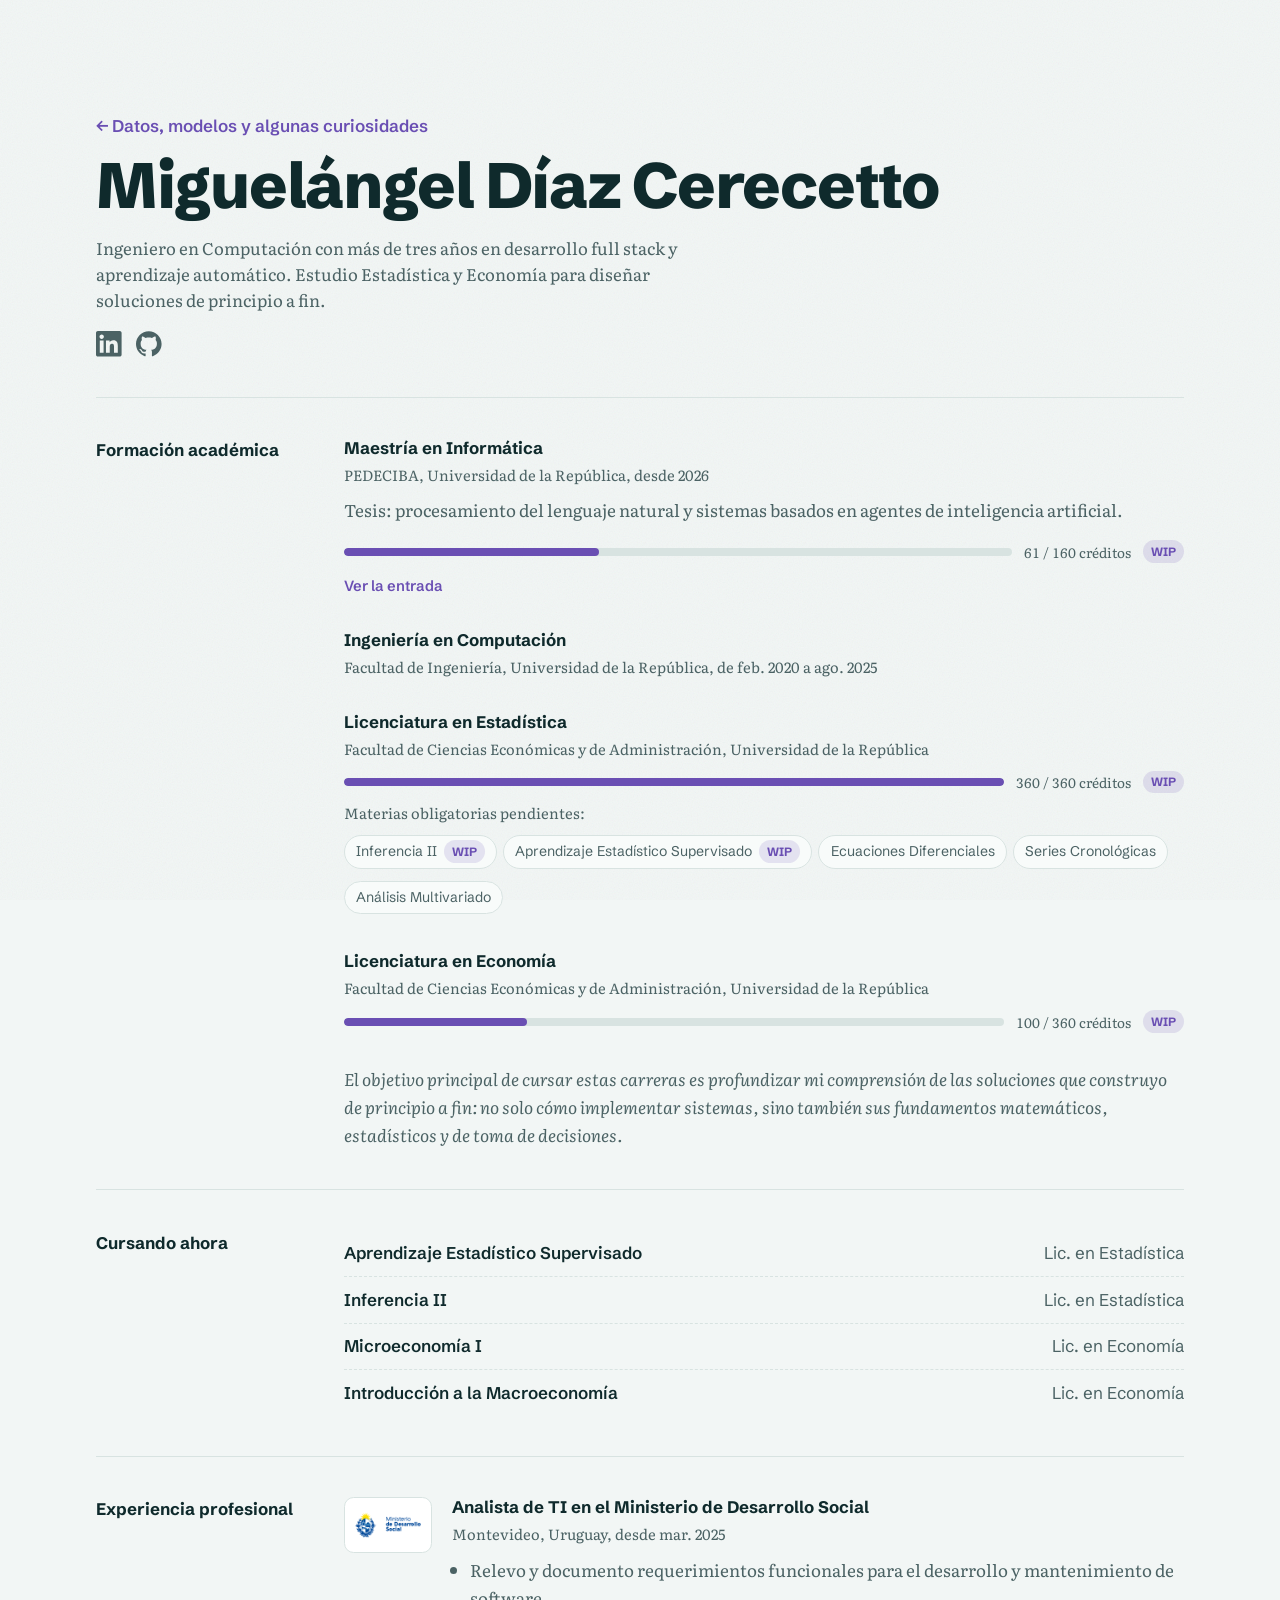
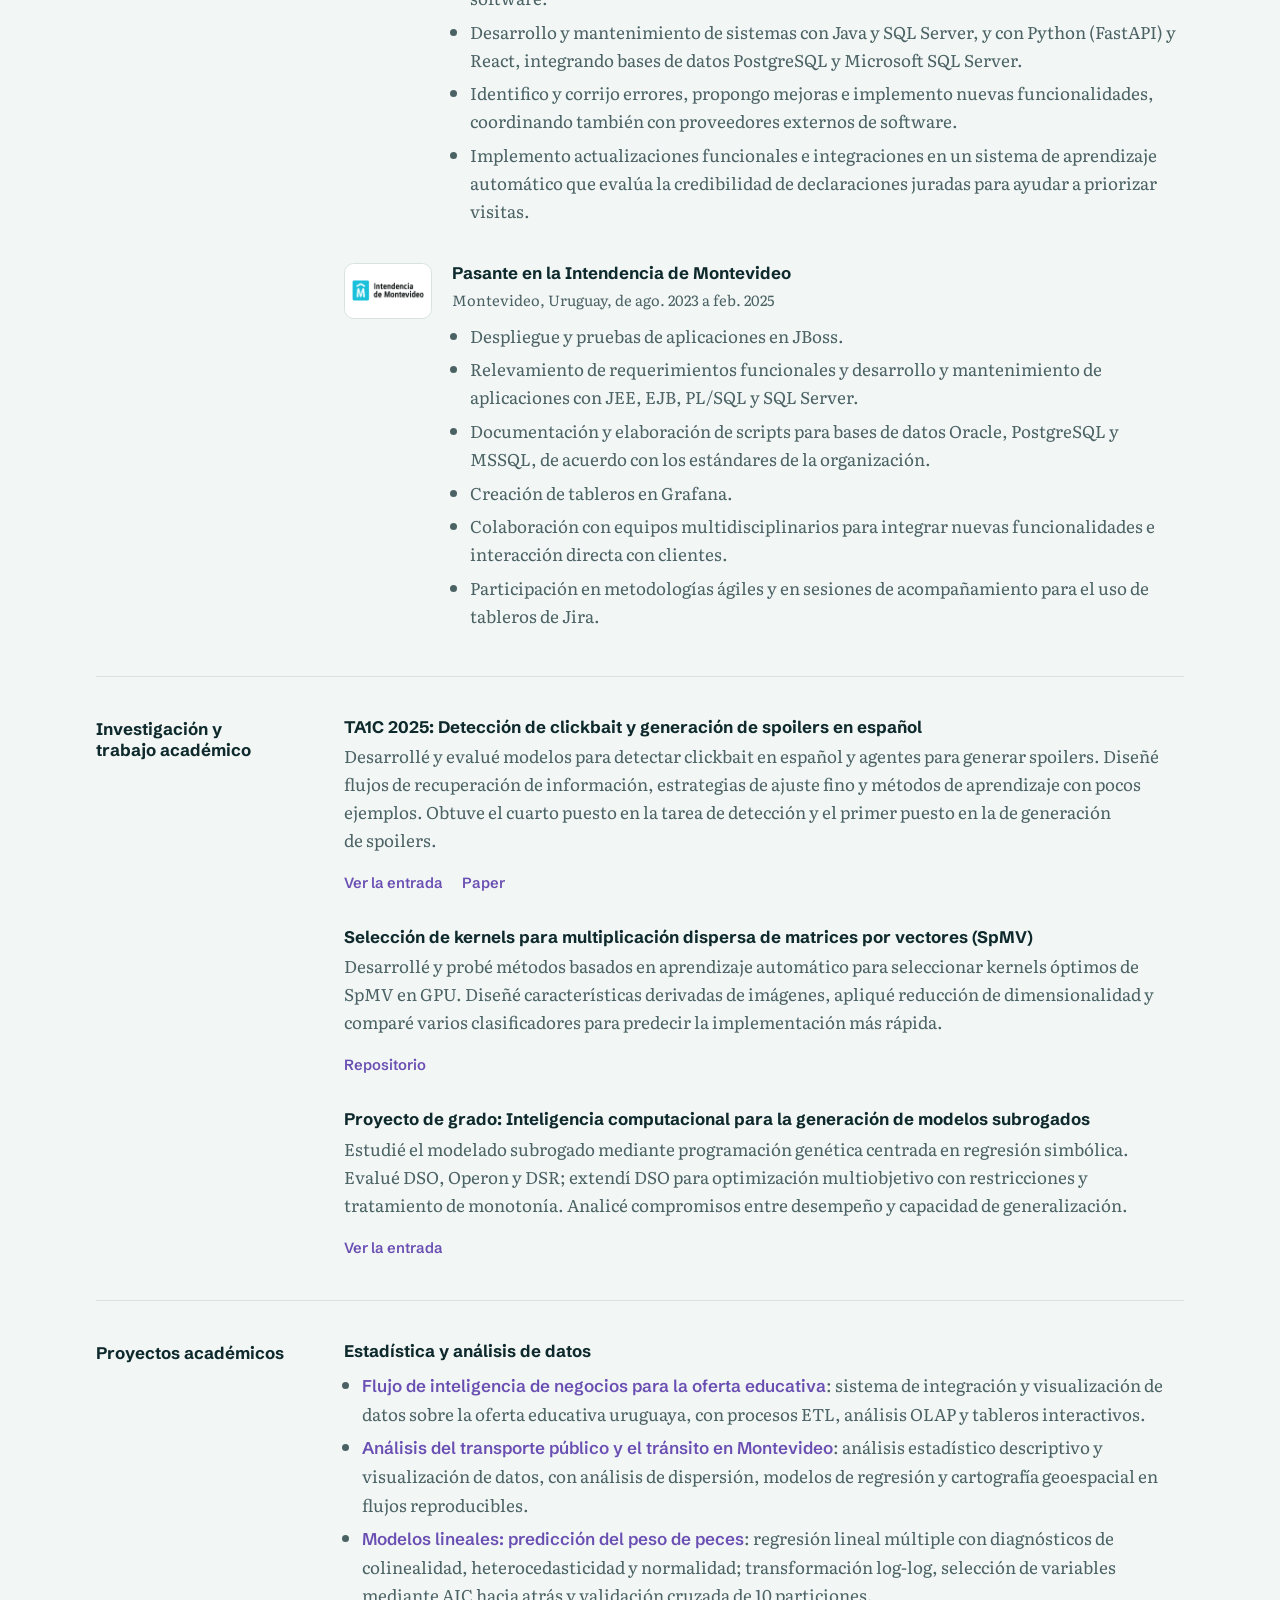
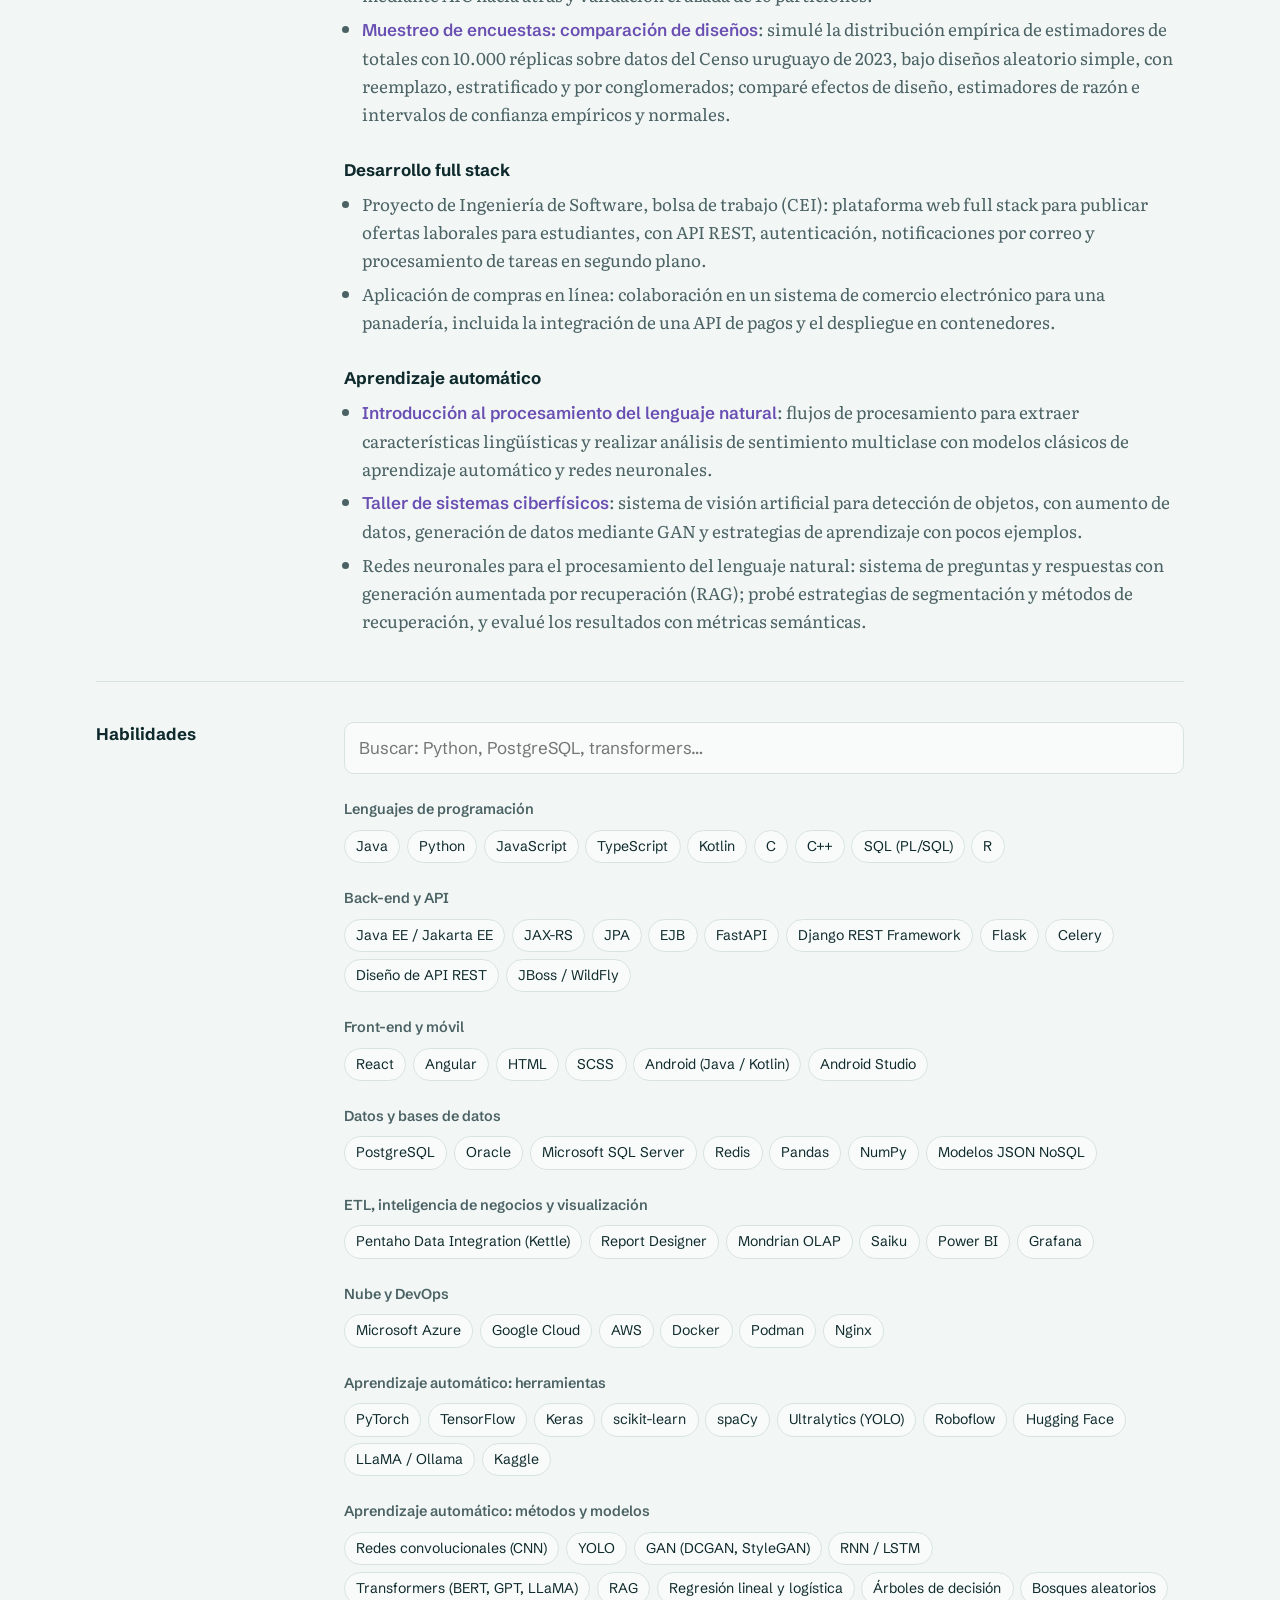
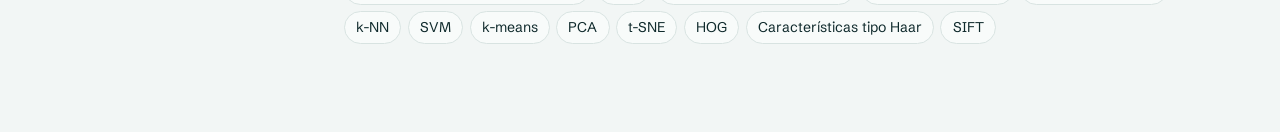
==== sobre_mi.html @ 8b901cad "mejoras" ====
<!doctype html>
<html lang="es">
<head>
  <meta charset="utf-8">
  <meta name="viewport" content="width=device-width, initial-scale=1">
  <title>Sobre mí</title>
  <link rel="preconnect" href="https://fonts.googleapis.com">
  <link rel="preconnect" href="https://fonts.gstatic.com" crossorigin>
  <link rel="stylesheet" href="https://fonts.googleapis.com/css2?family=Literata:ital,opsz,wght@0,7..72,400..700;1,7..72,400..700&family=Schibsted+Grotesk:wght@400..900&display=swap">
  <link rel="stylesheet" href="styles.css">
</head>
<body>
  <header>
    <nav class="barra">
      <a href="index.html">← Datos, modelos y algunas curiosidades</a>
    </nav>
    <h1>Miguelángel Díaz Cerecetto</h1>
    <p class="bajada">Ingeniero en Computación con más de tres años en desarrollo full stack y aprendizaje automático. Estudio Estadística y Economía para diseñar soluciones de principio a fin.</p>
    <p class="redes">
      <a href="https://www.linkedin.com/in/diazcerecetto" aria-label="LinkedIn" title="LinkedIn">
        <svg viewBox="0 0 24 24" aria-hidden="true"><path d="M20.447 20.452h-3.554v-5.569c0-1.328-.027-3.037-1.852-3.037-1.853 0-2.136 1.445-2.136 2.939v5.667H9.351V9h3.414v1.561h.046c.477-.9 1.637-1.85 3.37-1.85 3.601 0 4.267 2.37 4.267 5.455v6.286zM5.337 7.433c-1.144 0-2.063-.926-2.063-2.065 0-1.138.92-2.063 2.063-2.063 1.14 0 2.064.925 2.064 2.063 0 1.139-.925 2.065-2.064 2.065zm1.782 13.019H3.555V9h3.564v11.452zM22.225 0H1.771C.792 0 0 .774 0 1.729v20.542C0 23.227.792 24 1.771 24h20.451C23.2 24 24 23.227 24 22.271V1.729C24 .774 23.2 0 22.222 0h.003z"/></svg>
      </a>
      <a href="https://github.com/DiazCerecetto" aria-label="GitHub" title="GitHub">
        <svg viewBox="0 0 24 24" aria-hidden="true"><path d="M12 .297c-6.63 0-12 5.373-12 12 0 5.303 3.438 9.8 8.205 11.385.6.113.82-.258.82-.577 0-.285-.01-1.04-.015-2.04-3.338.724-4.042-1.61-4.042-1.61C4.422 18.07 3.633 17.7 3.633 17.7c-1.087-.744.084-.729.084-.729 1.205.084 1.838 1.236 1.838 1.236 1.07 1.835 2.809 1.305 3.495.998.108-.776.417-1.305.76-1.605-2.665-.3-5.466-1.332-5.466-5.93 0-1.31.465-2.38 1.235-3.22-.135-.303-.54-1.523.105-3.176 0 0 1.005-.322 3.3 1.23.96-.267 1.98-.399 3-.405 1.02.006 2.04.138 3 .405 2.28-1.552 3.285-1.23 3.285-1.23.645 1.653.24 2.873.12 3.176.765.84 1.23 1.91 1.23 3.22 0 4.61-2.805 5.625-5.475 5.92.42.36.81 1.096.81 2.22 0 1.606-.015 2.896-.015 3.286 0 .315.21.69.825.57C20.565 22.092 24 17.592 24 12.297c0-6.627-5.373-12-12-12"/></svg>
      </a>
    </p>
  </header>

  <main class="cv">
    <section>
      <h2>Formación académica</h2>
      <div>
        <div class="item">
          <h3>Maestría en Informática</h3>
          <p class="meta">PEDECIBA, Universidad de la República, desde 2026</p>
          <p>Tesis: procesamiento del lenguaje natural y sistemas basados en agentes de inteligencia artificial.</p>
          <div class="avance"><progress value="61" max="160">61 de 160</progress><span>61 / 160 créditos</span><span class="en-curso">WIP</span></div>
          <p class="enlaces"><a href="index.html#agentes">Ver la entrada</a></p>
        </div>
        <div class="item">
          <h3>Ingeniería en Computación</h3>
          <p class="meta">Facultad de Ingeniería, Universidad de la República, de feb. 2020 a ago. 2025</p>
        </div>
        <div class="item">
          <h3>Licenciatura en Estadística</h3>
          <p class="meta">Facultad de Ciencias Económicas y de Administración, Universidad de la República</p>
          <div class="avance"><progress value="360" max="360">360 de 360</progress><span>360 / 360 créditos</span><span class="en-curso">WIP</span></div>
          <p class="pendiente">Materias obligatorias pendientes:</p>
          <ul class="chips pendientes">
            <li>Inferencia II <span class="en-curso">WIP</span></li>
            <li>Aprendizaje Estadístico Supervisado <span class="en-curso">WIP</span></li>
            <li>Ecuaciones Diferenciales</li>
            <li>Series Cronológicas</li>
            <li>Análisis Multivariado</li>
          </ul>
        </div>
        <div class="item">
          <h3>Licenciatura en Economía</h3>
          <p class="meta">Facultad de Ciencias Económicas y de Administración, Universidad de la República</p>
          <div class="avance"><progress value="100" max="360">100 de 360</progress><span>100 / 360 créditos</span><span class="en-curso">WIP</span></div>
        </div>
        <p><em>El objetivo principal de cursar estas carreras es profundizar mi comprensión de las soluciones que construyo de principio a fin: no solo cómo implementar sistemas, sino también sus fundamentos matemáticos, estadísticos y de toma de decisiones.</em></p>
      </div>
    </section>

    <section>
      <h2>Cursando ahora</h2>
      <ul class="cursando">
        <li>Aprendizaje Estadístico Supervisado <span>Lic. en Estadística</span></li>
        <li>Inferencia II <span>Lic. en Estadística</span></li>
        <li>Microeconomía I <span>Lic. en Economía</span></li>
        <li>Introducción a la Macroeconomía <span>Lic. en Economía</span></li>
      </ul>
    </section>

    <section>
      <h2>Experiencia profesional</h2>
      <div>
        <div class="item empleo">
          <img class="logo" src="img/logo-mides.png" alt="Logo del Ministerio de Desarrollo Social" width="344" height="140">
          <div>
            <h3>Analista de TI en el Ministerio de Desarrollo Social</h3>
            <p class="meta">Montevideo, Uruguay, desde mar. 2025</p>
            <ul>
              <li>Relevo y documento requerimientos funcionales para el desarrollo y mantenimiento de software.</li>
              <li>Desarrollo y mantenimiento de sistemas con Java y SQL Server, y con Python (FastAPI) y React, integrando bases de datos PostgreSQL y Microsoft SQL Server.</li>
              <li>Identifico y corrijo errores, propongo mejoras e implemento nuevas funcionalidades, coordinando también con proveedores externos de software.</li>
              <li>Implemento actualizaciones funcionales e integraciones en un sistema de aprendizaje automático que evalúa la credibilidad de declaraciones juradas para ayudar a priorizar visitas.</li>
            </ul>
          </div>
        </div>
        <div class="item empleo">
          <img class="logo" src="img/logo-intendencia.png" alt="Logo de la Intendencia de Montevideo" width="305" height="89">
          <div>
            <h3>Pasante en la Intendencia de Montevideo</h3>
            <p class="meta">Montevideo, Uruguay, de ago. 2023 a feb. 2025</p>
            <ul>
              <li>Despliegue y pruebas de aplicaciones en JBoss.</li>
              <li>Relevamiento de requerimientos funcionales y desarrollo y mantenimiento de aplicaciones con JEE, EJB, PL/SQL y SQL Server.</li>
              <li>Documentación y elaboración de scripts para bases de datos Oracle, PostgreSQL y MSSQL, de acuerdo con los estándares de la organización.</li>
              <li>Creación de tableros en Grafana.</li>
              <li>Colaboración con equipos multidisciplinarios para integrar nuevas funcionalidades e interacción directa con clientes.</li>
              <li>Participación en metodologías ágiles y en sesiones de acompañamiento para el uso de tableros de Jira.</li>
            </ul>
          </div>
        </div>
      </div>
    </section>

    <section>
      <h2>Investigación y trabajo académico</h2>
      <div>
        <div class="item">
          <h3>TA1C 2025: Detección de clickbait y generación de spoilers en español</h3>
          <p>Desarrollé y evalué modelos para detectar clickbait en español y agentes para generar spoilers. Diseñé flujos de recuperación de información, estrategias de ajuste fino y métodos de aprendizaje con pocos ejemplos. Obtuve el cuarto puesto en la tarea de detección y el primer puesto en la de generación de spoilers.</p>
          <p class="enlaces"><a href="index.html#spoilers">Ver la entrada</a> <a href="https://ceur-ws.org/Vol-4098/TA1C_paper1.pdf">Paper</a></p>
        </div>
        <div class="item">
          <h3>Selección de kernels para multiplicación dispersa de matrices por vectores (SpMV)</h3>
          <p>Desarrollé y probé métodos basados en aprendizaje automático para seleccionar kernels óptimos de SpMV en GPU. Diseñé características derivadas de imágenes, apliqué reducción de dimensionalidad y comparé varios clasificadores para predecir la implementación más rápida.</p>
          <p class="enlaces"><a href="https://github.com/DiazCerecetto/SPMV">Repositorio</a></p>
        </div>
        <div class="item">
          <h3>Proyecto de grado: Inteligencia computacional para la generación de modelos subrogados</h3>
          <p>Estudié el modelado subrogado mediante programación genética centrada en regresión simbólica. Evalué DSO, Operon y DSR; extendí DSO para optimización multiobjetivo con restricciones y tratamiento de monotonía. Analicé compromisos entre desempeño y capacidad de generalización.</p>
          <p class="enlaces"><a href="index.html#regresion">Ver la entrada</a></p>
        </div>
      </div>
    </section>

    <section>
      <h2>Proyectos académicos</h2>
      <div>
        <div class="item">
          <h3>Estadística y análisis de datos</h3>
          <ul>
            <li><a href="https://github.com/DiazCerecetto/granvoldat">Flujo de inteligencia de negocios para la oferta educativa</a>: sistema de integración y visualización de datos sobre la oferta educativa uruguaya, con procesos ETL, análisis OLAP y tableros interactivos.</li>
            <li><a href="index.html#omnibus">Análisis del transporte público y el tránsito en Montevideo</a>: análisis estadístico descriptivo y visualización de datos, con análisis de dispersión, modelos de regresión y cartografía geoespacial en flujos reproducibles.</li>
            <li><a href="index.html#peces">Modelos lineales: predicción del peso de peces</a>: regresión lineal múltiple con diagnósticos de colinealidad, heterocedasticidad y normalidad; transformación log-log, selección de variables mediante AIC hacia atrás y validación cruzada de 10 particiones.</li>
            <li><a href="index.html#muestreo">Muestreo de encuestas: comparación de diseños</a>: simulé la distribución empírica de estimadores de totales con 10.000 réplicas sobre datos del Censo uruguayo de 2023, bajo diseños aleatorio simple, con reemplazo, estratificado y por conglomerados; comparé efectos de diseño, estimadores de razón e intervalos de confianza empíricos y normales.</li>
          </ul>
        </div>
        <div class="item">
          <h3>Desarrollo full stack</h3>
          <ul>
            <li>Proyecto de Ingeniería de Software, bolsa de trabajo (CEI): plataforma web full stack para publicar ofertas laborales para estudiantes, con API REST, autenticación, notificaciones por correo y procesamiento de tareas en segundo plano.</li>
            <li>Aplicación de compras en línea: colaboración en un sistema de comercio electrónico para una panadería, incluida la integración de una API de pagos y el despliegue en contenedores.</li>
          </ul>
        </div>
        <div class="item">
          <h3>Aprendizaje automático</h3>
          <ul>
            <li><a href="https://github.com/DiazCerecetto/IPLN">Introducción al procesamiento del lenguaje natural</a>: flujos de procesamiento para extraer características lingüísticas y realizar análisis de sentimiento multiclase con modelos clásicos de aprendizaje automático y redes neuronales.</li>
            <li><a href="https://gitlab.fing.edu.uy/miguelangel.diaz/TSCF-detector-malezas">Taller de sistemas ciberfísicos</a>: sistema de visión artificial para detección de objetos, con aumento de datos, generación de datos mediante GAN y estrategias de aprendizaje con pocos ejemplos.</li>
            <li>Redes neuronales para el procesamiento del lenguaje natural: sistema de preguntas y respuestas con generación aumentada por recuperación (RAG); probé estrategias de segmentación y métodos de recuperación, y evalué los resultados con métricas semánticas.</li>
          </ul>
        </div>
      </div>
    </section>

    <section>
      <h2>Habilidades</h2>
      <div>
        <input id="buscar-habilidad" type="search" placeholder="Buscar: Python, PostgreSQL, transformers…" aria-label="Buscar una habilidad">

        <div class="grupo">
          <h3>Lenguajes de programación</h3>
          <ul class="chips"><li>Java</li><li>Python</li><li>JavaScript</li><li>TypeScript</li><li>Kotlin</li><li>C</li><li>C++</li><li>SQL (PL/SQL)</li><li>R</li></ul>
        </div>
        <div class="grupo">
          <h3>Back-end y API</h3>
          <ul class="chips"><li>Java EE / Jakarta EE</li><li>JAX-RS</li><li>JPA</li><li>EJB</li><li>FastAPI</li><li>Django REST Framework</li><li>Flask</li><li>Celery</li><li>Diseño de API REST</li><li>JBoss / WildFly</li></ul>
        </div>
        <div class="grupo">
          <h3>Front-end y móvil</h3>
          <ul class="chips"><li>React</li><li>Angular</li><li>HTML</li><li>SCSS</li><li>Android (Java / Kotlin)</li><li>Android Studio</li></ul>
        </div>
        <div class="grupo">
          <h3>Datos y bases de datos</h3>
          <ul class="chips"><li>PostgreSQL</li><li>Oracle</li><li>Microsoft SQL Server</li><li>Redis</li><li>Pandas</li><li>NumPy</li><li>Modelos JSON NoSQL</li></ul>
        </div>
        <div class="grupo">
          <h3>ETL, inteligencia de negocios y visualización</h3>
          <ul class="chips"><li>Pentaho Data Integration (Kettle)</li><li>Report Designer</li><li>Mondrian OLAP</li><li>Saiku</li><li>Power BI</li><li>Grafana</li></ul>
        </div>
        <div class="grupo">
          <h3>Nube y DevOps</h3>
          <ul class="chips"><li>Microsoft Azure</li><li>Google Cloud</li><li>AWS</li><li>Docker</li><li>Podman</li><li>Nginx</li></ul>
        </div>
        <div class="grupo">
          <h3>Aprendizaje automático: herramientas</h3>
          <ul class="chips"><li>PyTorch</li><li>TensorFlow</li><li>Keras</li><li>scikit-learn</li><li>spaCy</li><li>Ultralytics (YOLO)</li><li>Roboflow</li><li>Hugging Face</li><li>LLaMA / Ollama</li><li>Kaggle</li></ul>
        </div>
        <div class="grupo">
          <h3>Aprendizaje automático: métodos y modelos</h3>
          <ul class="chips"><li>Redes convolucionales (CNN)</li><li>YOLO</li><li>GAN (DCGAN, StyleGAN)</li><li>RNN / LSTM</li><li>Transformers (BERT, GPT, LLaMA)</li><li>RAG</li><li>Regresión lineal y logística</li><li>Árboles de decisión</li><li>Bosques aleatorios</li><li>k-NN</li><li>SVM</li><li>k-means</li><li>PCA</li><li>t-SNE</li><li>HOG</li><li>Características tipo Haar</li><li>SIFT</li></ul>
        </div>

        <p class="sin-resultados" hidden>No hay habilidades que coincidan.</p>
      </div>
    </section>
  </main>

  <script src="cv.js"></script>
</body>
</html>
---- styles.css ----
/* Colores */

:root {
  color-scheme: light dark;
  --fondo: light-dark(#f2f6f5, #0c1a1b);
  --tarjeta: light-dark(#f8fbfa, #102324);
  --texto: light-dark(#0f2a2c, #e1eeed);
  --texto-suave: light-dark(#4b6264, #94aaa9);
  --acento: light-dark(#6a4fb3, #c3b3ff);
  --linea: light-dark(#d8e3e1, #1e3031);

  --fuente-titulos: "Schibsted Grotesk", system-ui, sans-serif;
  --fuente-texto: "Literata", Georgia, serif;
}

::selection {
  background: var(--acento);
  color: var(--fondo);
}

/* Fondo: brillo arriba y textura de grano */

body {
  margin: 0;
  min-height: 100dvh;
  background:
    radial-gradient(60rem 30rem at 50% -10%, color-mix(in oklab, var(--acento) 14%, transparent), transparent 70%),
    var(--fondo);
  color: var(--texto);
  font-family: var(--fuente-texto);
  font-size: 1.0625rem;
  line-height: 1.65;
}

body::before {
  content: "";
  position: fixed;
  inset: 0;
  z-index: -1;
  pointer-events: none;
  opacity: 0.07;
  background-image: url("data:image/svg+xml,%3Csvg xmlns='http://www.w3.org/2000/svg' width='160' height='160'%3E%3Cfilter id='g'%3E%3CfeTurbulence type='fractalNoise' baseFrequency='.8' numOctaves='3' stitchTiles='stitch'/%3E%3C/filter%3E%3Crect width='100%25' height='100%25' filter='url(%23g)'/%3E%3C/svg%3E");
}

/* Estructura: título arriba y grilla de entradas */

header,
main,
footer {
  max-width: 68rem;
  margin: 0 auto;
  padding: 0 1.25rem;
}

header {
  padding-top: clamp(4rem, 10vw, 7rem);
  padding-bottom: 2.5rem;
}

main {
  display: grid;
  grid-template-columns: repeat(auto-fill, minmax(min(100%, 18rem), 1fr));
  gap: 1rem;
  padding-bottom: 3rem;
}

footer {
  padding-bottom: 4rem;
  font-size: 0.9rem;
}

footer p {
  margin: 0;
}

.barra {
  display: flex;
  justify-content: space-between;
  align-items: baseline;
  gap: 1rem;
  margin-bottom: 0.75rem;
}

.autor {
  margin: 0;
  font-family: var(--fuente-titulos);
  font-weight: 600;
}

h1 {
  margin: 0;
  font-size: clamp(2.5rem, 7vw, 4rem);
  font-family: var(--fuente-titulos);
  font-weight: 800;
  line-height: 1.05;
  letter-spacing: -0.02em;
  text-wrap: balance;
}

.bajada {
  max-width: 40rem;
  margin: 1rem 0 0;
  color: var(--texto-suave);
  font-size: 1.05rem;
  line-height: 1.55;
  text-wrap: pretty;
}

.redes {
  display: flex;
  gap: 0.9rem;
  margin: 1.1rem 0 0;
}

.redes a {
  display: inline-flex;
  color: var(--texto-suave);
  transition: color 0.2s, translate 0.2s;
}

.redes a:hover,
.redes a:focus-visible {
  color: var(--acento);
  translate: 0 -2px;
}

.redes svg {
  width: 1.6rem;
  height: 1.6rem;
  fill: currentColor;
}

/* Tarjetas */

article {
  position: relative;
  display: flex;
  flex-direction: column;
  padding: 1.5rem;
  background: var(--tarjeta);
  border: 1px solid var(--linea);
  border-radius: 0.875rem;
  transition: border-color 0.3s, background-color 0.3s;
  scroll-margin-top: 2rem;
}

article:target {
  border-color: var(--acento);
  box-shadow: 0 0 0 4px color-mix(in oklab, var(--acento) 25%, transparent);
}

article img {
  display: block;
  width: calc(100% + 3rem);
  height: auto;
  aspect-ratio: 3 / 2;
  object-fit: cover;
  margin: -1.5rem -1.5rem 1.25rem;
  border-bottom: 1px solid var(--linea);
  border-radius: calc(0.875rem - 1px) calc(0.875rem - 1px) 0 0;
  background: #fff;
}

@media (prefers-color-scheme: dark) {
  article img {
    filter: brightness(0.9);
  }
}

.wip {
  position: absolute;
  top: 0.75rem;
  right: 0.75rem;
  padding: 0.2rem 0.6rem;
  border-radius: 999px;
  background: var(--acento);
  color: var(--fondo);
  font-size: 0.75rem;
  font-weight: 700;
  letter-spacing: 0.06em;
}

/* Celular: miniatura a la izquierda y texto a la derecha */

@media (max-width: 40rem) {
  article {
    display: grid;
    grid-template-columns: 5.5rem minmax(0, 1fr);
    column-gap: 1rem;
    align-items: start;
    padding: 1rem;
  }

  article img {
    grid-row: 1 / span 3;
    width: 100%;
    aspect-ratio: 1;
    margin: 0;
    border: 1px solid var(--linea);
    border-radius: 0.6rem;
  }

  article p {
    margin-bottom: 0.6rem;
    font-size: 0.95rem;
    line-height: 1.55;
  }

  article p:last-child {
    margin-top: 0;
  }

  .wip {
    position: static;
    margin-left: 0.3rem;
    padding: 0.1rem 0.45rem;
    font-size: 0.65rem;
    vertical-align: 0.15em;
  }
}

h2 {
  margin: 0 0 0.6rem;
  font-size: 1.2rem;
  font-family: var(--fuente-titulos);
  font-weight: 700;
  line-height: 1.25;
  text-wrap: balance;
}

p {
  margin: 0 0 1rem;
  color: var(--texto-suave);
  text-wrap: pretty;
}

p:last-child {
  margin-bottom: 0;
}

article p:last-child {
  margin-top: auto;
}

var {
  font-style: italic;
}

sup {
  line-height: 0;
}

/* Links. En las tarjetas, toda la tarjeta es clickeable */

a {
  color: var(--acento);
  font-family: var(--fuente-titulos);
  font-weight: 600;
  text-decoration: none;
  background: linear-gradient(currentColor, currentColor) 0 100% / 0 1px no-repeat;
  transition: background-size 0.3s;
}

article a::before {
  content: "";
  position: absolute;
  inset: 0;
}

article a::after {
  content: "→";
  display: inline-block;
  margin-left: 0.35em;
  transition: translate 0.3s;
}

a:focus-visible {
  outline: 2px solid var(--acento);
  outline-offset: 2px;
}

article a:focus-visible {
  outline: none;
}

article:has(a:focus-visible) {
  outline: 2px solid var(--acento);
  outline-offset: 3px;
}

@media (hover: hover) {
  a:hover {
    background-size: 100% 1px;
  }

  article:hover {
    border-color: var(--acento);
    background: color-mix(in oklab, var(--tarjeta), var(--acento) 5%);
  }

  article:hover a {
    background-size: 100% 1px;
  }

  article:hover a::after {
    translate: 0.3em 0;
  }
}

/* CV */

main.cv {
  display: block;
}

.subtitulo {
  margin: 0.75rem 0 0;
  font-size: 1.1rem;
}

.cv section {
  display: grid;
  gap: 0.5rem 2.5rem;
  padding: 2.5rem 0;
  border-top: 1px solid var(--linea);
}

@media (min-width: 52rem) {
  .cv section {
    grid-template-columns: 13rem minmax(0, 1fr);
  }
}

.cv section > h2 {
  margin: 0.15rem 0 1rem;
  font-size: 1.05rem;
}

.item {
  margin-bottom: 2rem;
}

.item:last-child {
  margin-bottom: 0;
}

.item h3 {
  margin: 0 0 0.2rem;
  font-family: var(--fuente-titulos);
  font-size: 1.05rem;
  font-weight: 700;
  line-height: 1.3;
}

.item .meta {
  margin: 0 0 0.6rem;
  font-size: 0.92rem;
}

.item ul {
  margin: 0.5rem 0 0;
  padding-left: 1.1rem;
  color: var(--texto-suave);
}

.item li {
  margin-bottom: 0.35rem;
}

.enlaces {
  margin-top: 0.6rem;
  font-size: 0.92rem;
}

.enlaces a + a {
  margin-left: 1rem;
}

.avance {
  display: flex;
  align-items: center;
  gap: 0.75rem;
  margin: 0.5rem 0 0;
}

progress {
  flex: 1;
  height: 0.5rem;
  border: 0;
  border-radius: 999px;
  background: var(--linea);
  overflow: hidden;
  appearance: none;
}

progress::-webkit-progress-bar {
  background: var(--linea);
}

progress::-webkit-progress-value {
  background: var(--acento);
  border-radius: 999px;
}

progress::-moz-progress-bar {
  background: var(--acento);
  border-radius: 999px;
}

.avance progress {
  flex: 1 1 8rem;
}

.avance {
  flex-wrap: wrap;
}

.en-curso {
  padding: 0.1rem 0.5rem;
  border-radius: 999px;
  background: color-mix(in oklab, var(--acento) 15%, transparent);
  color: var(--acento);
  font-family: var(--fuente-titulos);
  font-size: 0.75rem;
  font-weight: 700;
  white-space: nowrap;
}

.pendiente {
  margin: 0.5rem 0 0;
  font-size: 0.92rem;
}

.item .pendientes {
  margin-top: 0.6rem;
  padding-left: 0;
}

.pendientes li {
  display: inline-flex;
  align-items: center;
  gap: 0.4rem;
  background: transparent;
  border-style: dashed;
}

.cursando {
  margin: 0;
  padding: 0;
  list-style: none;
}

.cursando li {
  display: flex;
  flex-wrap: wrap;
  justify-content: space-between;
  gap: 0.25rem 1rem;
  padding: 0.55rem 0;
  border-bottom: 1px dashed var(--linea);
  font-family: var(--fuente-titulos);
  font-weight: 600;
}

.cursando li:last-child {
  border-bottom: 0;
}

.cursando span {
  font-weight: 400;
  color: var(--texto-suave);
}

.avance span:not(.en-curso) {
  font-size: 0.85rem;
  color: var(--texto-suave);
  font-variant-numeric: tabular-nums;
  white-space: nowrap;
}

.empleo {
  display: grid;
  grid-template-columns: 5.5rem minmax(0, 1fr);
  gap: 1.25rem;
  align-items: start;
}

.logo {
  box-sizing: border-box;
  width: 5.5rem;
  height: 3.5rem;
  padding: 0.45rem;
  object-fit: contain;
  background: #fff;
  border: 1px solid var(--linea);
  border-radius: 0.6rem;
}

.cv input {
  box-sizing: border-box;
  width: 100%;
  padding: 0.7rem 0.9rem;
  font: inherit;
  font-family: var(--fuente-titulos);
  color: var(--texto);
  background: var(--tarjeta);
  border: 1px solid var(--linea);
  border-radius: 0.6rem;
}

.cv input:focus-visible {
  outline: 2px solid var(--acento);
  border-color: var(--acento);
}

.grupo {
  margin-top: 1.5rem;
}

.grupo h3 {
  margin: 0 0 0.5rem;
  font-family: var(--fuente-titulos);
  font-size: 0.9rem;
  font-weight: 600;
  color: var(--texto-suave);
}

.chips {
  display: flex;
  flex-wrap: wrap;
  gap: 0.4rem;
  margin: 0;
  padding: 0;
  list-style: none;
}

.chips li {
  padding: 0.25rem 0.7rem;
  font-family: var(--fuente-titulos);
  font-size: 0.88rem;
  background: var(--tarjeta);
  border: 1px solid var(--linea);
  border-radius: 999px;
}

.chips li[hidden] {
  display: none;
}

.sin-resultados {
  margin-top: 1.5rem;
}

/* Animaciones, solo si el visitante no pidió reducir el movimiento */

@media (prefers-reduced-motion: no-preference) {
  header {
    animation: aparecer 0.9s cubic-bezier(0.2, 0.7, 0.2, 1) both;
  }

  @supports (animation-timeline: view()) {
    article {
      animation: aparecer 1ms linear both;
      animation-timeline: view();
      animation-range: entry;
    }
  }
}

@keyframes aparecer {
  from {
    opacity: 0;
    translate: 0 1.5rem;
  }
}
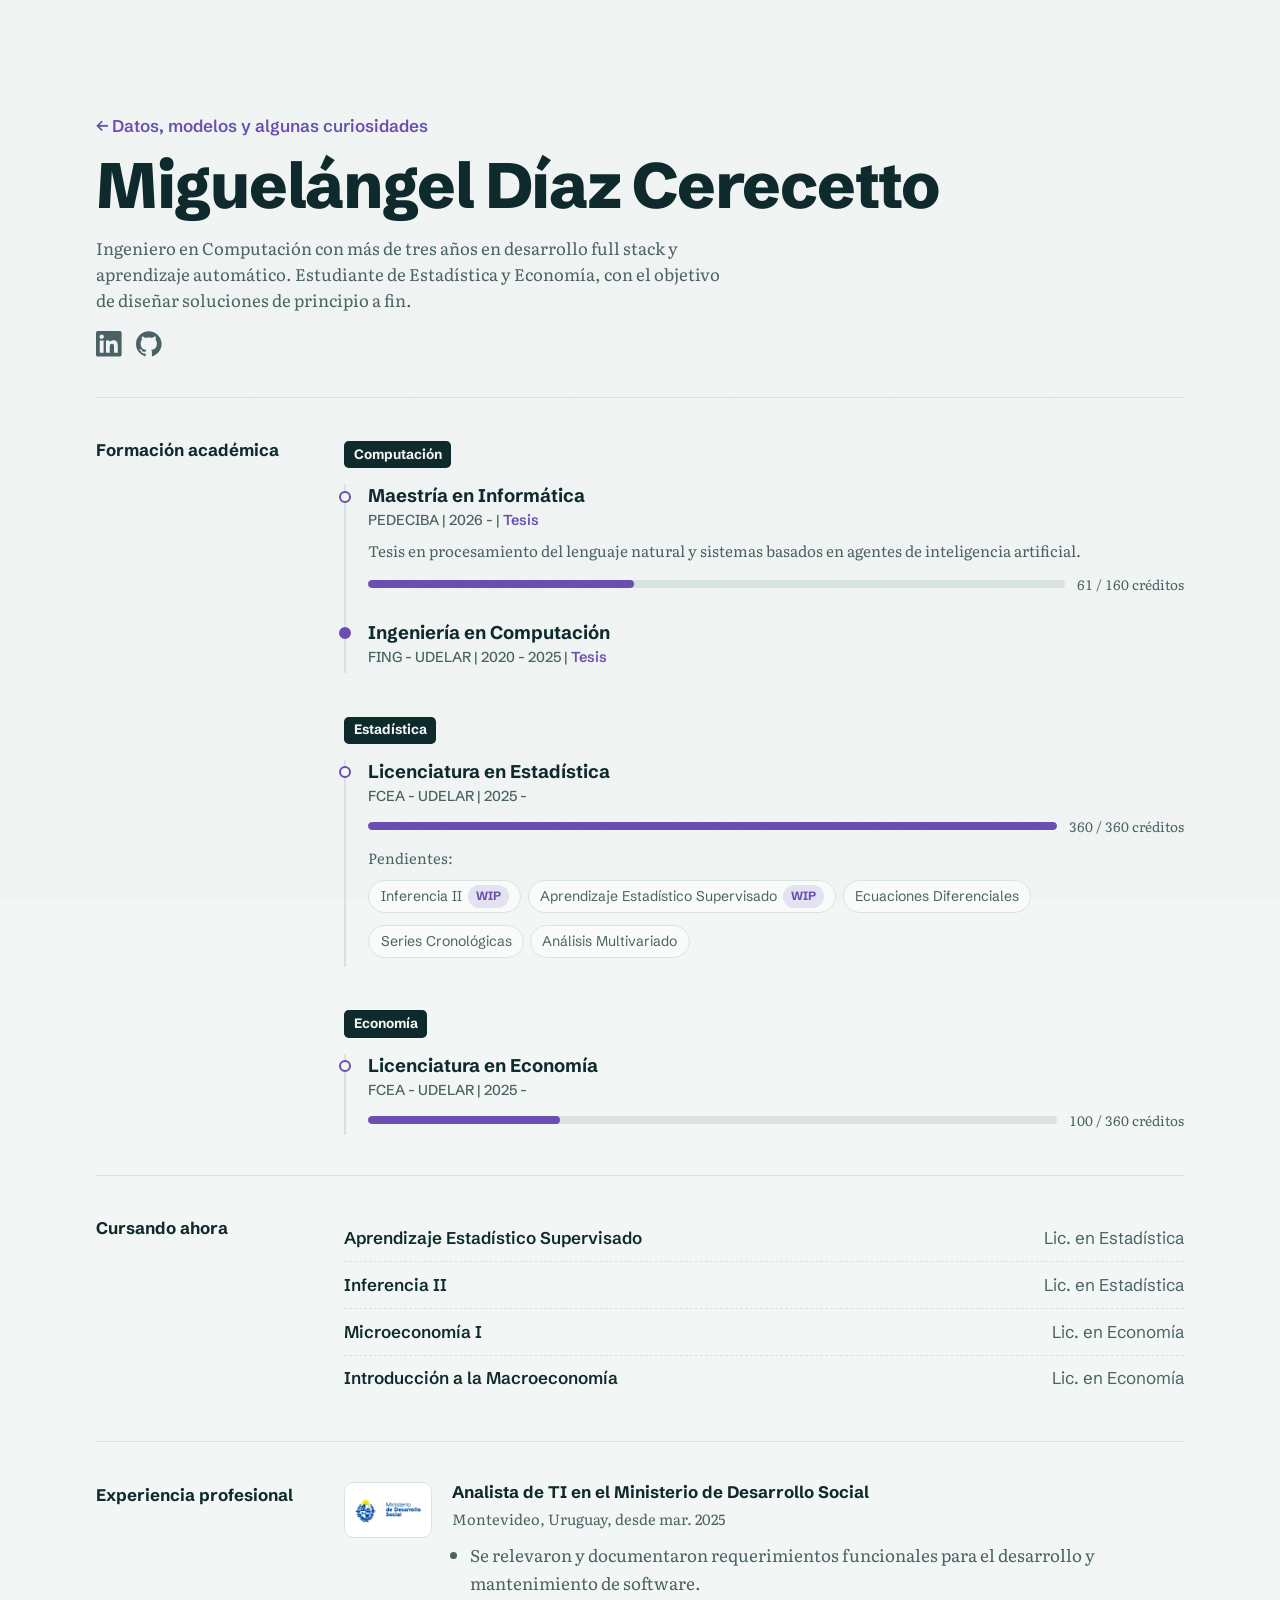
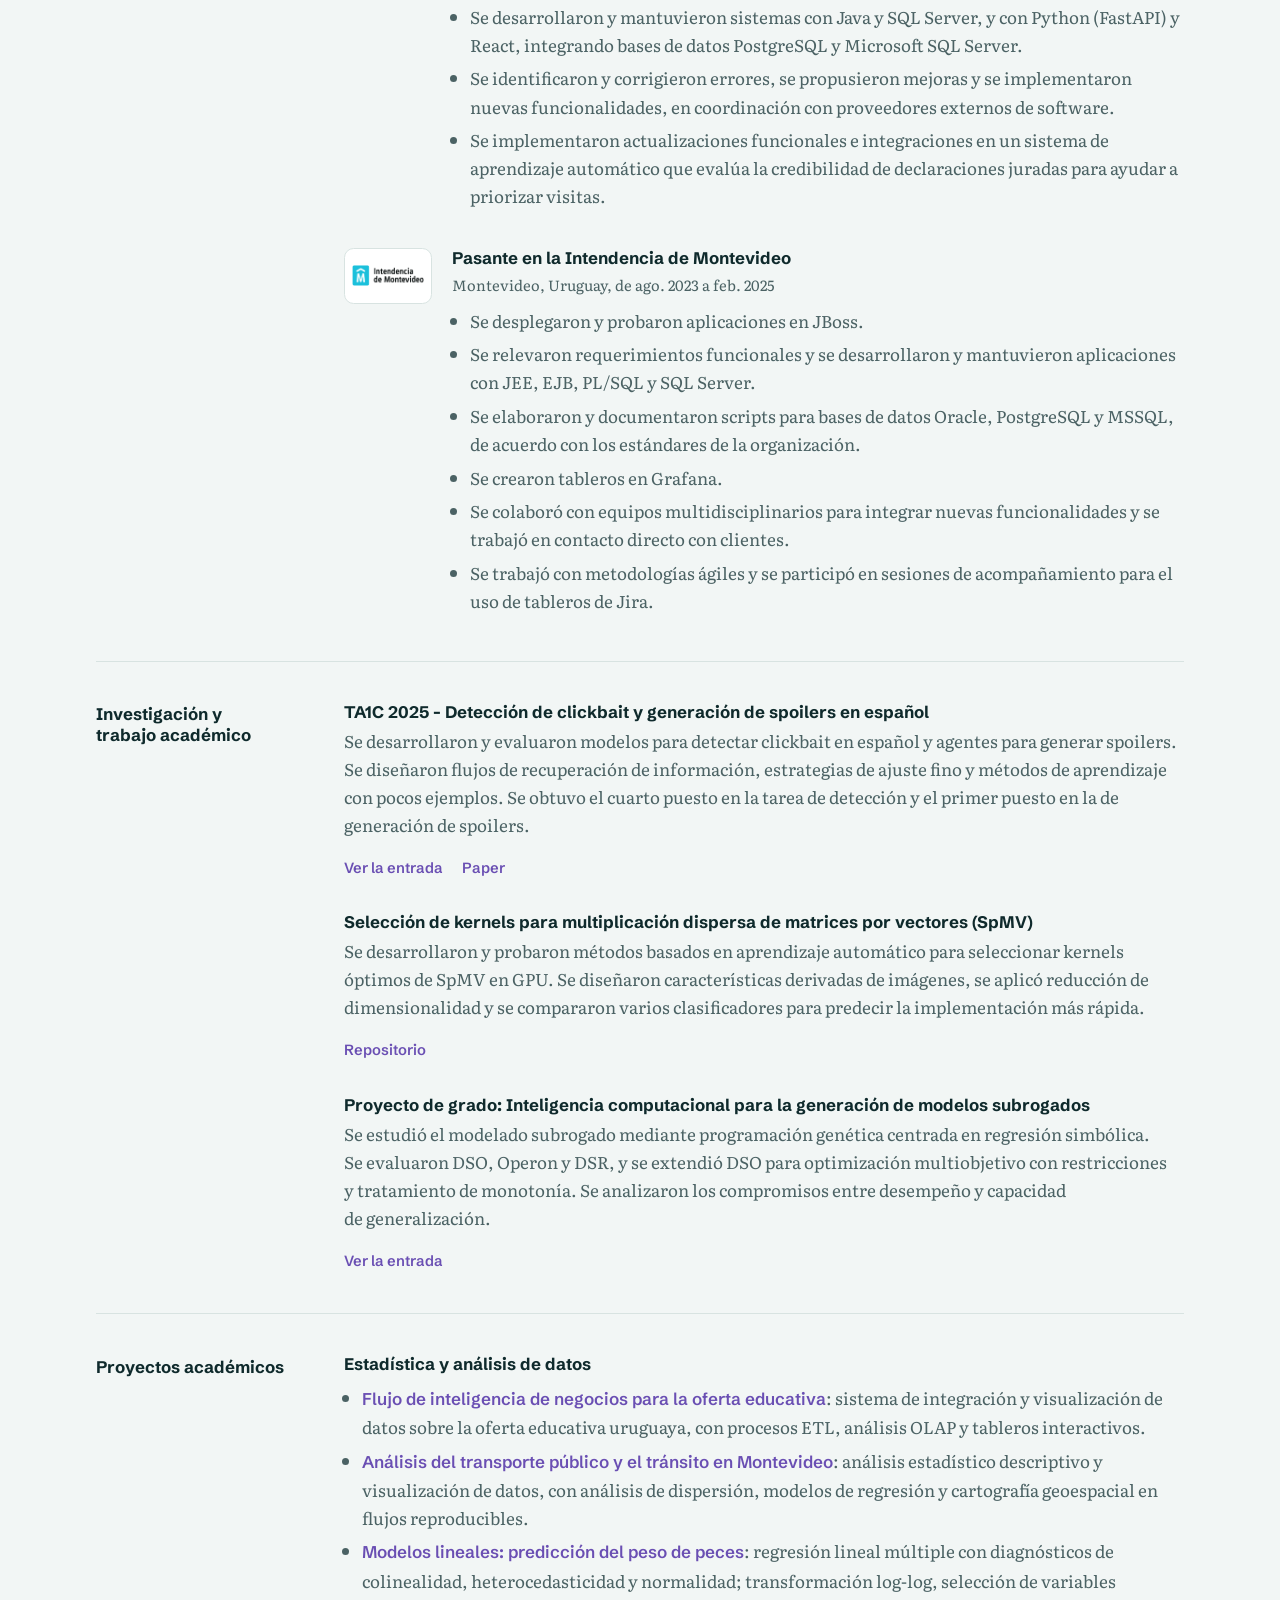
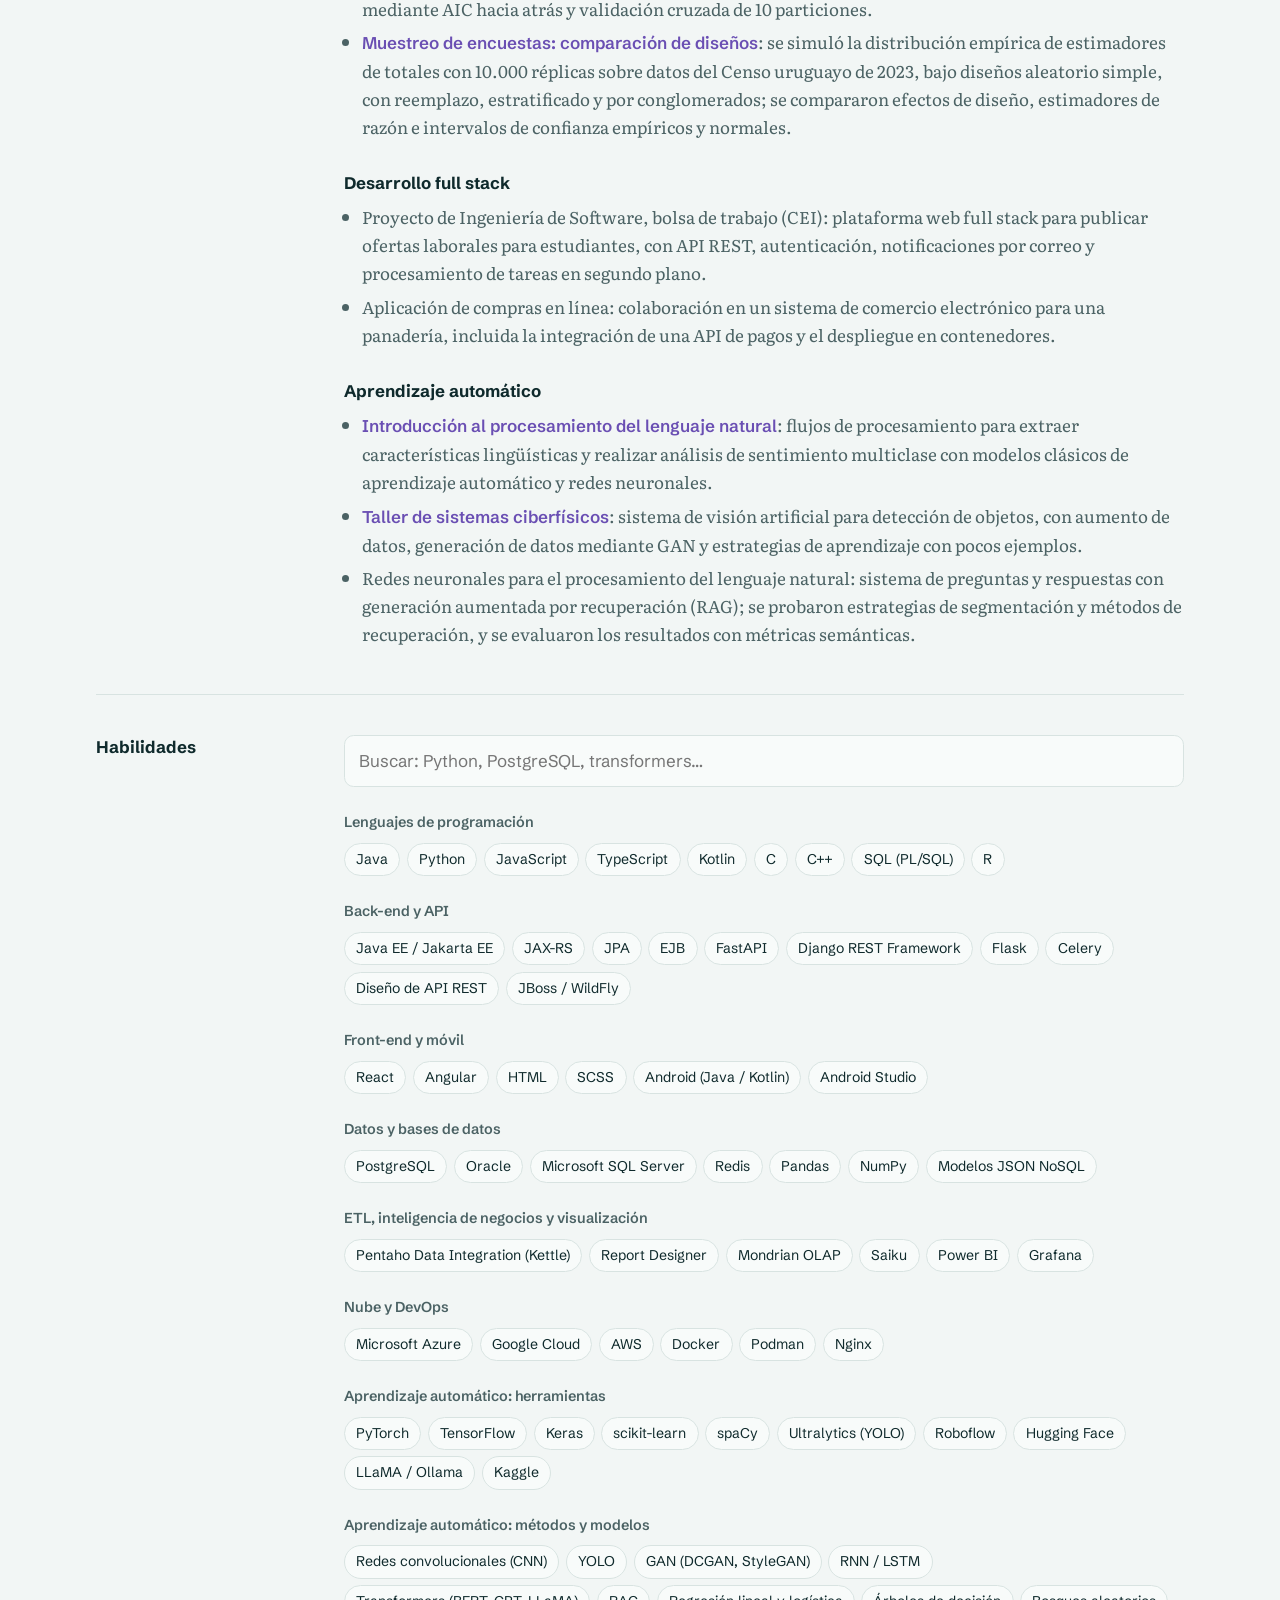
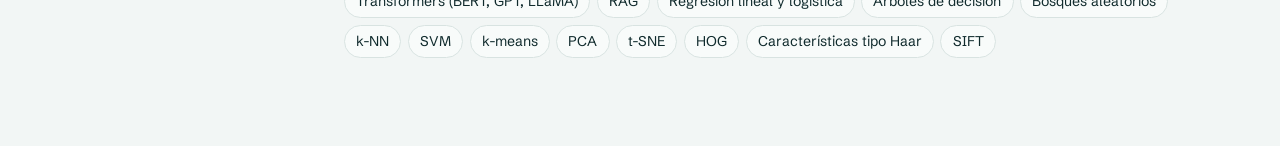
==== commit fd7b82be: "mejoras CSS" ====
--- a/sobre_mi.html
+++ b/sobre_mi.html
@@ -15,7 +15,7 @@
       <a href="index.html">← Datos, modelos y algunas curiosidades</a>
     </nav>
     <h1>Miguelángel Díaz Cerecetto</h1>
-    <p class="bajada">Ingeniero en Computación con más de tres años en desarrollo full stack y aprendizaje automático. Estudio Estadística y Economía para diseñar soluciones de principio a fin.</p>
+    <p class="bajada">Ingeniero en Computación con más de tres años en desarrollo full stack y aprendizaje automático. Estudiante de Estadística y Economía, con el objetivo de diseñar soluciones de principio a fin.</p>
     <p class="redes">
       <a href="https://www.linkedin.com/in/diazcerecetto" aria-label="LinkedIn" title="LinkedIn">
         <svg viewBox="0 0 24 24" aria-hidden="true"><path d="M20.447 20.452h-3.554v-5.569c0-1.328-.027-3.037-1.852-3.037-1.853 0-2.136 1.445-2.136 2.939v5.667H9.351V9h3.414v1.561h.046c.477-.9 1.637-1.85 3.37-1.85 3.601 0 4.267 2.37 4.267 5.455v6.286zM5.337 7.433c-1.144 0-2.063-.926-2.063-2.065 0-1.138.92-2.063 2.063-2.063 1.14 0 2.064.925 2.064 2.063 0 1.139-.925 2.065-2.064 2.065zm1.782 13.019H3.555V9h3.564v11.452zM22.225 0H1.771C.792 0 0 .774 0 1.729v20.542C0 23.227.792 24 1.771 24h20.451C23.2 24 24 23.227 24 22.271V1.729C24 .774 23.2 0 22.222 0h.003z"/></svg>
@@ -30,36 +30,39 @@
     <section>
       <h2>Formación académica</h2>
       <div>
-        <div class="item">
-          <h3>Maestría en Informática</h3>
-          <p class="meta">PEDECIBA, Universidad de la República, desde 2026</p>
-          <p>Tesis: procesamiento del lenguaje natural y sistemas basados en agentes de inteligencia artificial.</p>
-          <div class="avance"><progress value="61" max="160">61 de 160</progress><span>61 / 160 créditos</span><span class="en-curso">WIP</span></div>
-          <p class="enlaces"><a href="index.html#agentes">Ver la entrada</a></p>
-        </div>
-        <div class="item">
-          <h3>Ingeniería en Computación</h3>
-          <p class="meta">Facultad de Ingeniería, Universidad de la República, de feb. 2020 a ago. 2025</p>
-        </div>
-        <div class="item">
-          <h3>Licenciatura en Estadística</h3>
-          <p class="meta">Facultad de Ciencias Económicas y de Administración, Universidad de la República</p>
-          <div class="avance"><progress value="360" max="360">360 de 360</progress><span>360 / 360 créditos</span><span class="en-curso">WIP</span></div>
-          <p class="pendiente">Materias obligatorias pendientes:</p>
-          <ul class="chips pendientes">
-            <li>Inferencia II <span class="en-curso">WIP</span></li>
-            <li>Aprendizaje Estadístico Supervisado <span class="en-curso">WIP</span></li>
-            <li>Ecuaciones Diferenciales</li>
-            <li>Series Cronológicas</li>
-            <li>Análisis Multivariado</li>
-          </ul>
-        </div>
-        <div class="item">
-          <h3>Licenciatura en Economía</h3>
-          <p class="meta">Facultad de Ciencias Económicas y de Administración, Universidad de la República</p>
-          <div class="avance"><progress value="100" max="360">100 de 360</progress><span>100 / 360 créditos</span><span class="en-curso">WIP</span></div>
-        </div>
-        <p><em>El objetivo principal de cursar estas carreras es profundizar mi comprensión de las soluciones que construyo de principio a fin: no solo cómo implementar sistemas, sino también sus fundamentos matemáticos, estadísticos y de toma de decisiones.</em></p>
+        <div class="area">
+          <h3>Computación</h3>
+          <div class="item">
+            <h4><span class="carrera">Maestría en Informática</span><span class="sep"> | </span><span class="datos">PEDECIBA | 2026 - | <a href="https://diazcerecetto.github.io/clickbait/">Tesis</a></span></h4>
+            <p>Tesis en procesamiento del lenguaje natural y sistemas basados en agentes de inteligencia artificial.</p>
+            <div class="avance"><progress value="61" max="160">61 de 160</progress><span>61 / 160 créditos</span></div>
+          </div>
+          <div class="item terminada">
+            <h4><span class="carrera">Ingeniería en Computación</span><span class="sep"> | </span><span class="datos">FING - UDELAR | 2020 - 2025 | <a href="https://hdl.handle.net/20.500.12008/48506">Tesis</a></span></h4>
+          </div>
+        </div>
+        <div class="area">
+          <h3>Estadística</h3>
+          <div class="item">
+            <h4><span class="carrera">Licenciatura en Estadística</span><span class="sep"> | </span><span class="datos">FCEA - UDELAR | 2025 -</span></h4>
+            <div class="avance"><progress value="360" max="360">360 de 360</progress><span>360 / 360 créditos</span></div>
+            <p class="pendiente">Pendientes:</p>
+            <ul class="chips pendientes">
+              <li>Inferencia II <span class="en-curso">WIP</span></li>
+              <li>Aprendizaje Estadístico Supervisado <span class="en-curso">WIP</span></li>
+              <li>Ecuaciones Diferenciales</li>
+              <li>Series Cronológicas</li>
+              <li>Análisis Multivariado</li>
+            </ul>
+          </div>
+        </div>
+        <div class="area">
+          <h3>Economía</h3>
+          <div class="item">
+            <h4><span class="carrera">Licenciatura en Economía</span><span class="sep"> | </span><span class="datos">FCEA - UDELAR | 2025 -</span></h4>
+            <div class="avance"><progress value="100" max="360">100 de 360</progress><span>100 / 360 créditos</span></div>
+          </div>
+        </div>
       </div>
     </section>
 
@@ -82,10 +85,10 @@
             <h3>Analista de TI en el Ministerio de Desarrollo Social</h3>
             <p class="meta">Montevideo, Uruguay, desde mar. 2025</p>
             <ul>
-              <li>Relevo y documento requerimientos funcionales para el desarrollo y mantenimiento de software.</li>
-              <li>Desarrollo y mantenimiento de sistemas con Java y SQL Server, y con Python (FastAPI) y React, integrando bases de datos PostgreSQL y Microsoft SQL Server.</li>
-              <li>Identifico y corrijo errores, propongo mejoras e implemento nuevas funcionalidades, coordinando también con proveedores externos de software.</li>
-              <li>Implemento actualizaciones funcionales e integraciones en un sistema de aprendizaje automático que evalúa la credibilidad de declaraciones juradas para ayudar a priorizar visitas.</li>
+              <li>Se relevaron y documentaron requerimientos funcionales para el desarrollo y mantenimiento de software.</li>
+              <li>Se desarrollaron y mantuvieron sistemas con Java y SQL Server, y con Python (FastAPI) y React, integrando bases de datos PostgreSQL y Microsoft SQL Server.</li>
+              <li>Se identificaron y corrigieron errores, se propusieron mejoras y se implementaron nuevas funcionalidades, en coordinación con proveedores externos de software.</li>
+              <li>Se implementaron actualizaciones funcionales e integraciones en un sistema de aprendizaje automático que evalúa la credibilidad de declaraciones juradas para ayudar a priorizar visitas.</li>
             </ul>
           </div>
         </div>
@@ -95,12 +98,12 @@
             <h3>Pasante en la Intendencia de Montevideo</h3>
             <p class="meta">Montevideo, Uruguay, de ago. 2023 a feb. 2025</p>
             <ul>
-              <li>Despliegue y pruebas de aplicaciones en JBoss.</li>
-              <li>Relevamiento de requerimientos funcionales y desarrollo y mantenimiento de aplicaciones con JEE, EJB, PL/SQL y SQL Server.</li>
-              <li>Documentación y elaboración de scripts para bases de datos Oracle, PostgreSQL y MSSQL, de acuerdo con los estándares de la organización.</li>
-              <li>Creación de tableros en Grafana.</li>
-              <li>Colaboración con equipos multidisciplinarios para integrar nuevas funcionalidades e interacción directa con clientes.</li>
-              <li>Participación en metodologías ágiles y en sesiones de acompañamiento para el uso de tableros de Jira.</li>
+              <li>Se desplegaron y probaron aplicaciones en JBoss.</li>
+              <li>Se relevaron requerimientos funcionales y se desarrollaron y mantuvieron aplicaciones con JEE, EJB, PL/SQL y SQL Server.</li>
+              <li>Se elaboraron y documentaron scripts para bases de datos Oracle, PostgreSQL y MSSQL, de acuerdo con los estándares de la organización.</li>
+              <li>Se crearon tableros en Grafana.</li>
+              <li>Se colaboró con equipos multidisciplinarios para integrar nuevas funcionalidades y se trabajó en contacto directo con clientes.</li>
+              <li>Se trabajó con metodologías ágiles y se participó en sesiones de acompañamiento para el uso de tableros de Jira.</li>
             </ul>
           </div>
         </div>
@@ -111,18 +114,18 @@
       <h2>Investigación y trabajo académico</h2>
       <div>
         <div class="item">
-          <h3>TA1C 2025: Detección de clickbait y generación de spoilers en español</h3>
-          <p>Desarrollé y evalué modelos para detectar clickbait en español y agentes para generar spoilers. Diseñé flujos de recuperación de información, estrategias de ajuste fino y métodos de aprendizaje con pocos ejemplos. Obtuve el cuarto puesto en la tarea de detección y el primer puesto en la de generación de spoilers.</p>
+          <h3>TA1C 2025 - Detección de clickbait y generación de spoilers en español</h3>
+          <p>Se desarrollaron y evaluaron modelos para detectar clickbait en español y agentes para generar spoilers. Se diseñaron flujos de recuperación de información, estrategias de ajuste fino y métodos de aprendizaje con pocos ejemplos. Se obtuvo el cuarto puesto en la tarea de detección y el primer puesto en la de generación de spoilers.</p>
           <p class="enlaces"><a href="index.html#spoilers">Ver la entrada</a> <a href="https://ceur-ws.org/Vol-4098/TA1C_paper1.pdf">Paper</a></p>
         </div>
         <div class="item">
           <h3>Selección de kernels para multiplicación dispersa de matrices por vectores (SpMV)</h3>
-          <p>Desarrollé y probé métodos basados en aprendizaje automático para seleccionar kernels óptimos de SpMV en GPU. Diseñé características derivadas de imágenes, apliqué reducción de dimensionalidad y comparé varios clasificadores para predecir la implementación más rápida.</p>
+          <p>Se desarrollaron y probaron métodos basados en aprendizaje automático para seleccionar kernels óptimos de SpMV en GPU. Se diseñaron características derivadas de imágenes, se aplicó reducción de dimensionalidad y se compararon varios clasificadores para predecir la implementación más rápida.</p>
           <p class="enlaces"><a href="https://github.com/DiazCerecetto/SPMV">Repositorio</a></p>
         </div>
         <div class="item">
           <h3>Proyecto de grado: Inteligencia computacional para la generación de modelos subrogados</h3>
-          <p>Estudié el modelado subrogado mediante programación genética centrada en regresión simbólica. Evalué DSO, Operon y DSR; extendí DSO para optimización multiobjetivo con restricciones y tratamiento de monotonía. Analicé compromisos entre desempeño y capacidad de generalización.</p>
+          <p>Se estudió el modelado subrogado mediante programación genética centrada en regresión simbólica. Se evaluaron DSO, Operon y DSR, y se extendió DSO para optimización multiobjetivo con restricciones y tratamiento de monotonía. Se analizaron los compromisos entre desempeño y capacidad de generalización.</p>
           <p class="enlaces"><a href="index.html#regresion">Ver la entrada</a></p>
         </div>
       </div>
@@ -137,7 +140,7 @@
             <li><a href="https://github.com/DiazCerecetto/granvoldat">Flujo de inteligencia de negocios para la oferta educativa</a>: sistema de integración y visualización de datos sobre la oferta educativa uruguaya, con procesos ETL, análisis OLAP y tableros interactivos.</li>
             <li><a href="index.html#omnibus">Análisis del transporte público y el tránsito en Montevideo</a>: análisis estadístico descriptivo y visualización de datos, con análisis de dispersión, modelos de regresión y cartografía geoespacial en flujos reproducibles.</li>
             <li><a href="index.html#peces">Modelos lineales: predicción del peso de peces</a>: regresión lineal múltiple con diagnósticos de colinealidad, heterocedasticidad y normalidad; transformación log-log, selección de variables mediante AIC hacia atrás y validación cruzada de 10 particiones.</li>
-            <li><a href="index.html#muestreo">Muestreo de encuestas: comparación de diseños</a>: simulé la distribución empírica de estimadores de totales con 10.000 réplicas sobre datos del Censo uruguayo de 2023, bajo diseños aleatorio simple, con reemplazo, estratificado y por conglomerados; comparé efectos de diseño, estimadores de razón e intervalos de confianza empíricos y normales.</li>
+            <li><a href="index.html#muestreo">Muestreo de encuestas: comparación de diseños</a>: se simuló la distribución empírica de estimadores de totales con 10.000 réplicas sobre datos del Censo uruguayo de 2023, bajo diseños aleatorio simple, con reemplazo, estratificado y por conglomerados; se compararon efectos de diseño, estimadores de razón e intervalos de confianza empíricos y normales.</li>
           </ul>
         </div>
         <div class="item">
@@ -152,7 +155,7 @@
           <ul>
             <li><a href="https://github.com/DiazCerecetto/IPLN">Introducción al procesamiento del lenguaje natural</a>: flujos de procesamiento para extraer características lingüísticas y realizar análisis de sentimiento multiclase con modelos clásicos de aprendizaje automático y redes neuronales.</li>
             <li><a href="https://gitlab.fing.edu.uy/miguelangel.diaz/TSCF-detector-malezas">Taller de sistemas ciberfísicos</a>: sistema de visión artificial para detección de objetos, con aumento de datos, generación de datos mediante GAN y estrategias de aprendizaje con pocos ejemplos.</li>
-            <li>Redes neuronales para el procesamiento del lenguaje natural: sistema de preguntas y respuestas con generación aumentada por recuperación (RAG); probé estrategias de segmentación y métodos de recuperación, y evalué los resultados con métricas semánticas.</li>
+            <li>Redes neuronales para el procesamiento del lenguaje natural: sistema de preguntas y respuestas con generación aumentada por recuperación (RAG); se probaron estrategias de segmentación y métodos de recuperación, y se evaluaron los resultados con métricas semánticas.</li>
           </ul>
         </div>
       </div>
--- a/styles.css
+++ b/styles.css
@@ -344,7 +344,90 @@
   margin-bottom: 0;
 }
 
-.item h3 {
+/* Formación: cada área es una etiqueta y sus carreras cuelgan de una línea de tiempo.
+   Punto vacío = en curso, punto lleno = terminada. */
+
+.area {
+  margin-bottom: 2.5rem;
+}
+
+.area:last-child {
+  margin-bottom: 0;
+}
+
+.area > h3 {
+  display: inline-block;
+  margin: 0 0 1rem;
+  padding: 0.15rem 0.6rem;
+  font-family: var(--fuente-titulos);
+  font-size: 0.85rem;
+  font-weight: 700;
+  color: var(--fondo);
+  background: var(--texto);
+  border-radius: 0.3rem;
+}
+
+.area .item {
+  position: relative;
+  margin: 0;
+  padding: 0 0 1.6rem 1.4rem;
+  border-left: 2px solid var(--linea);
+}
+
+.area .item::before {
+  content: "";
+  position: absolute;
+  left: -7px;
+  top: 0.4rem;
+  width: 12px;
+  height: 12px;
+  box-sizing: border-box;
+  border: 2px solid var(--acento);
+  border-radius: 50%;
+  background: var(--fondo);
+}
+
+.area .item.terminada::before {
+  background: var(--acento);
+}
+
+.area h4 {
+  margin-bottom: 0.6rem;
+}
+
+.area .avance {
+  margin-top: 0.6rem;
+}
+
+.area h4 .carrera {
+  display: block;
+  font-size: 1.15rem;
+}
+
+.area h4 .sep {
+  display: none;
+}
+
+.area h4 .datos {
+  display: block;
+  margin-top: 0.2rem;
+  font-size: 0.9rem;
+  font-weight: 500;
+  color: var(--texto-suave);
+}
+
+.area h4 + p {
+  margin: 0.5rem 0 0;
+  font-size: 0.95rem;
+  color: var(--texto-suave);
+}
+
+.area .item:last-child {
+  padding-bottom: 0.2rem;
+}
+
+.item h3,
+.item h4 {
   margin: 0 0 0.2rem;
   font-family: var(--fuente-titulos);
   font-size: 1.05rem;
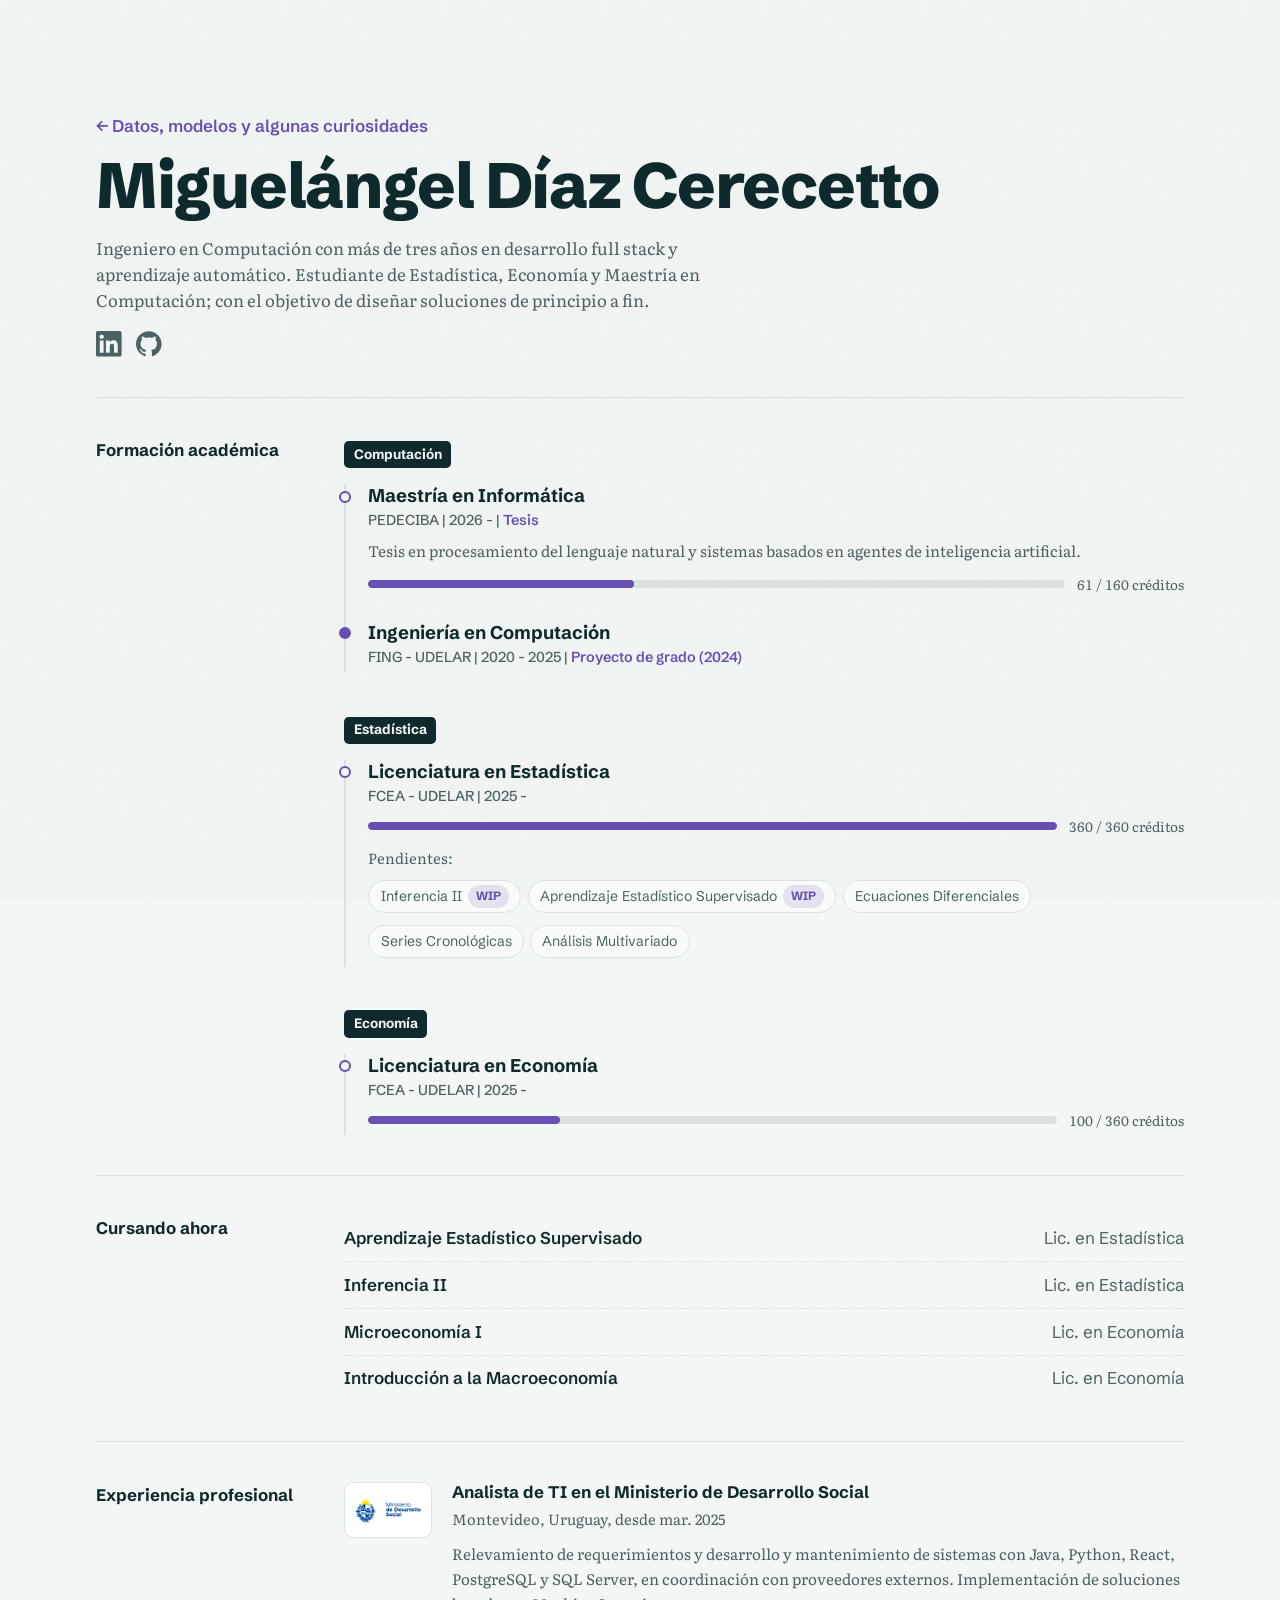
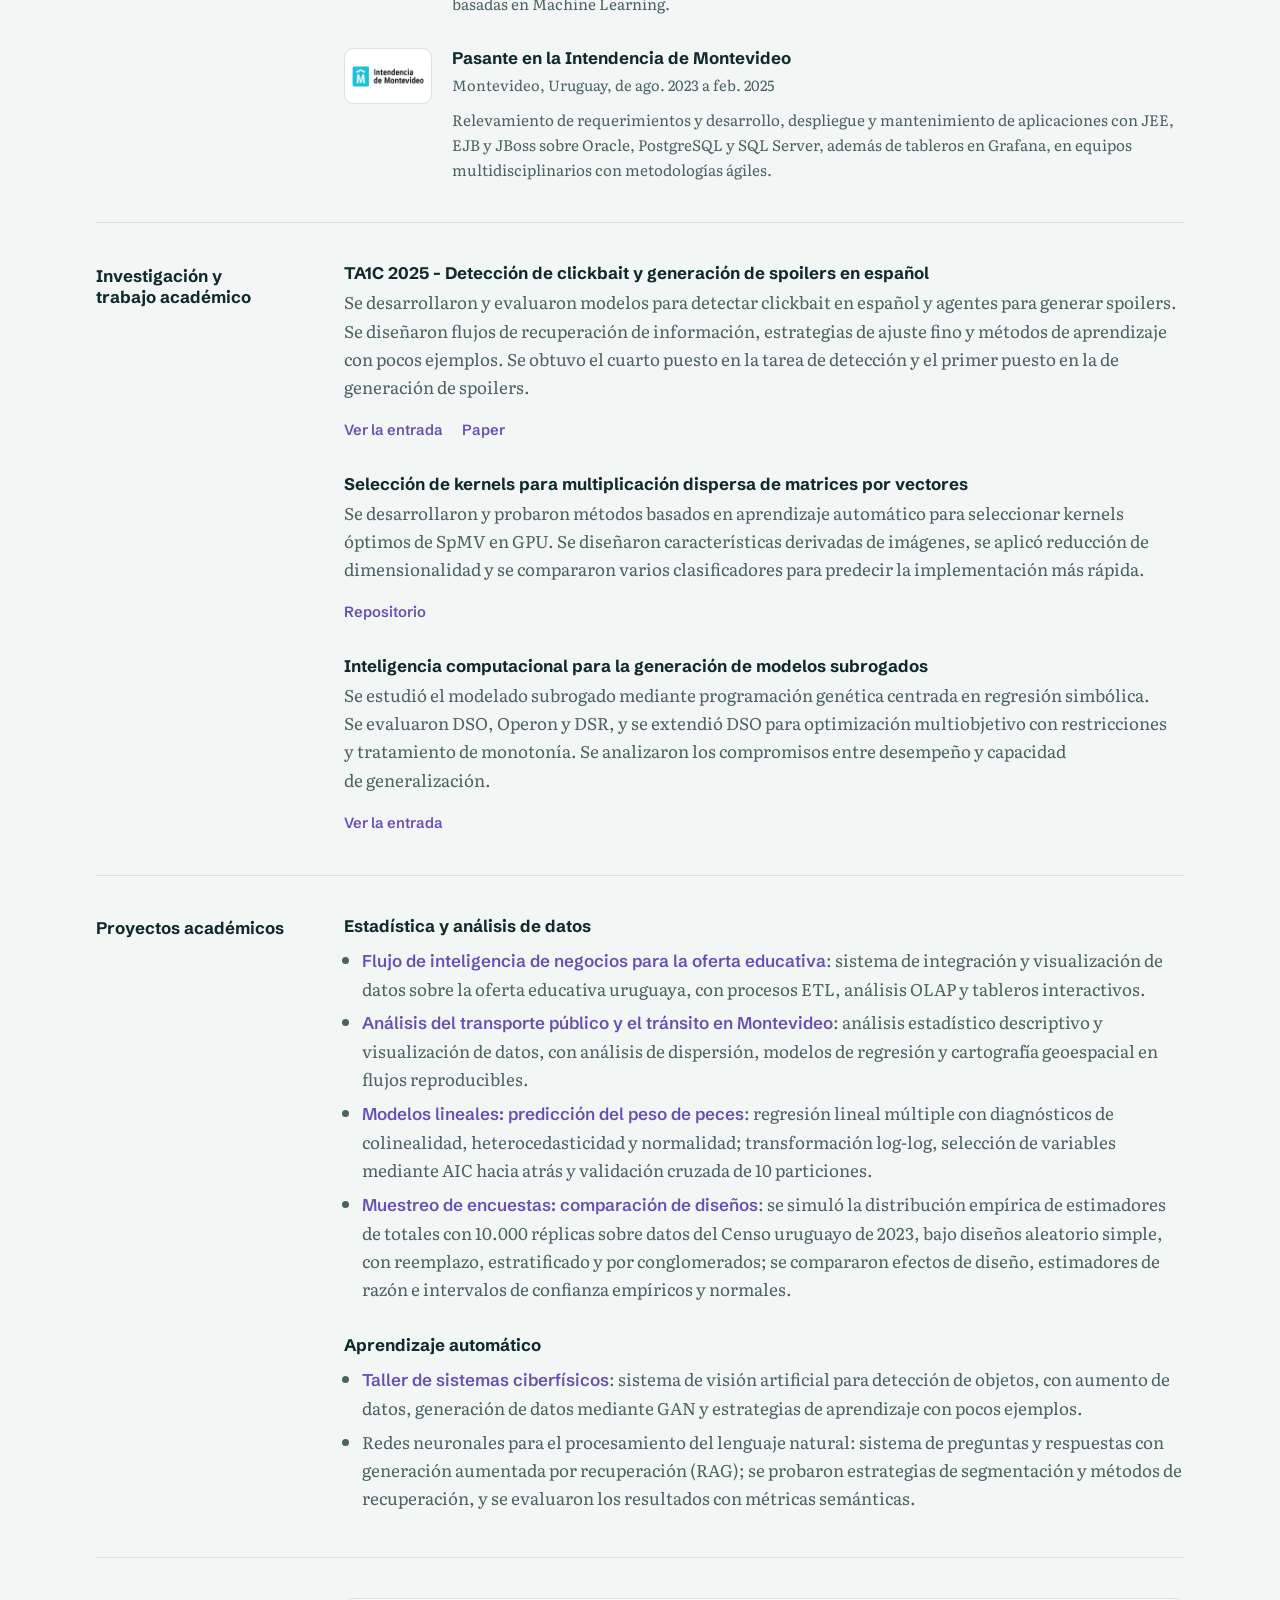
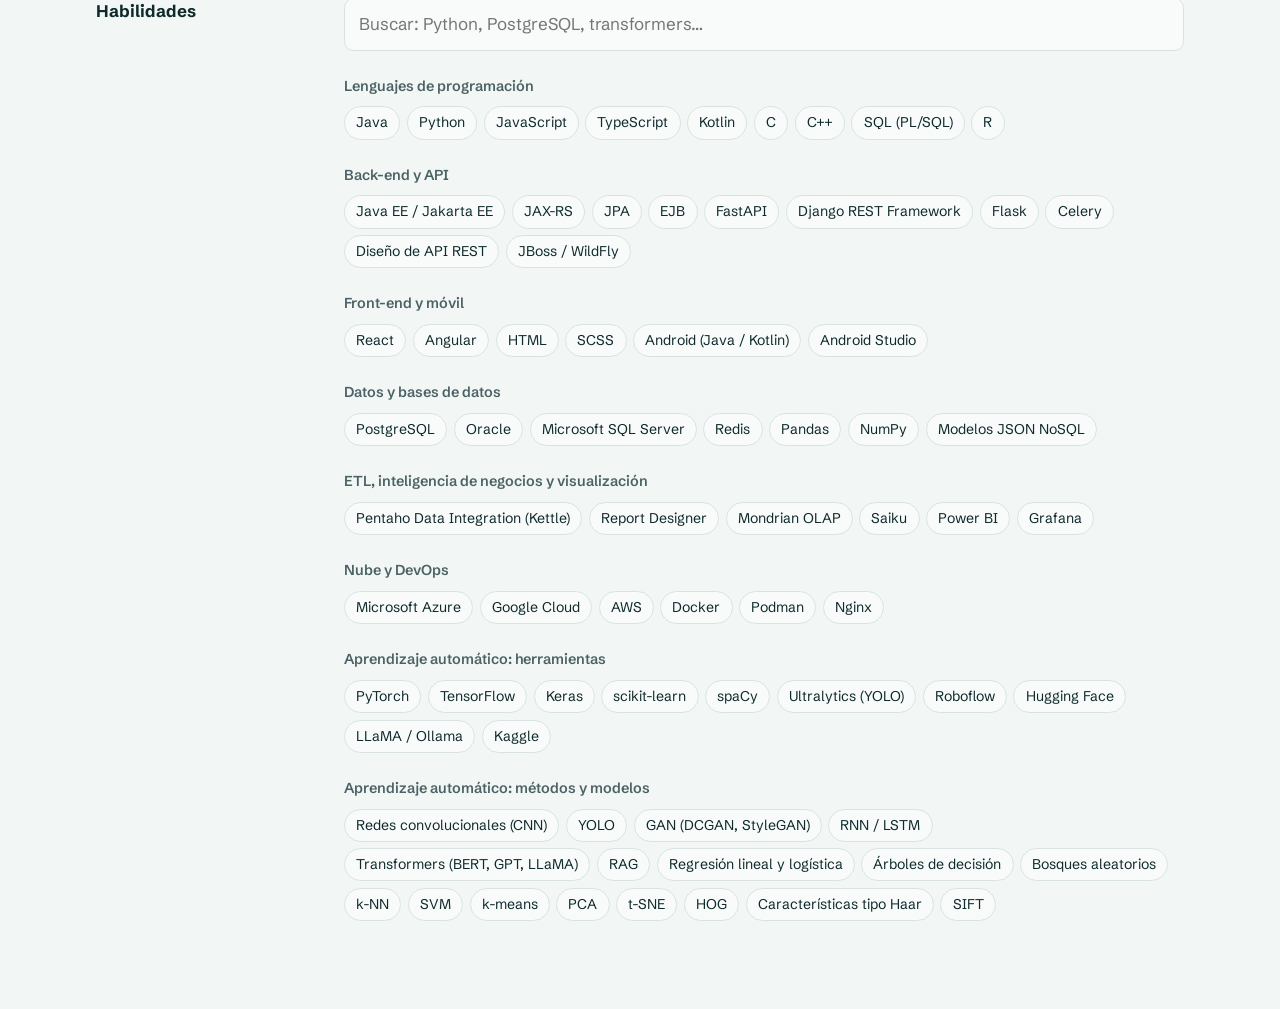
==== commit daa28169: "cambios de estructura" ====
--- a/sobre_mi.html
+++ b/sobre_mi.html
@@ -15,7 +15,7 @@
       <a href="index.html">← Datos, modelos y algunas curiosidades</a>
     </nav>
     <h1>Miguelángel Díaz Cerecetto</h1>
-    <p class="bajada">Ingeniero en Computación con más de tres años en desarrollo full stack y aprendizaje automático. Estudiante de Estadística y Economía, con el objetivo de diseñar soluciones de principio a fin.</p>
+    <p class="bajada">Ingeniero en Computación con más de tres años en desarrollo full stack y aprendizaje automático. Estudiante de Estadística, Economía y Maestría en Computación; con el objetivo de diseñar soluciones de principio a fin.</p>
     <p class="redes">
       <a href="https://www.linkedin.com/in/diazcerecetto" aria-label="LinkedIn" title="LinkedIn">
         <svg viewBox="0 0 24 24" aria-hidden="true"><path d="M20.447 20.452h-3.554v-5.569c0-1.328-.027-3.037-1.852-3.037-1.853 0-2.136 1.445-2.136 2.939v5.667H9.351V9h3.414v1.561h.046c.477-.9 1.637-1.85 3.37-1.85 3.601 0 4.267 2.37 4.267 5.455v6.286zM5.337 7.433c-1.144 0-2.063-.926-2.063-2.065 0-1.138.92-2.063 2.063-2.063 1.14 0 2.064.925 2.064 2.063 0 1.139-.925 2.065-2.064 2.065zm1.782 13.019H3.555V9h3.564v11.452zM22.225 0H1.771C.792 0 0 .774 0 1.729v20.542C0 23.227.792 24 1.771 24h20.451C23.2 24 24 23.227 24 22.271V1.729C24 .774 23.2 0 22.222 0h.003z"/></svg>
@@ -38,7 +38,7 @@
             <div class="avance"><progress value="61" max="160">61 de 160</progress><span>61 / 160 créditos</span></div>
           </div>
           <div class="item terminada">
-            <h4><span class="carrera">Ingeniería en Computación</span><span class="sep"> | </span><span class="datos">FING - UDELAR | 2020 - 2025 | <a href="https://hdl.handle.net/20.500.12008/48506">Tesis</a></span></h4>
+            <h4><span class="carrera">Ingeniería en Computación</span><span class="sep"> | </span><span class="datos">FING - UDELAR | 2020 - 2025 | <a href="https://hdl.handle.net/20.500.12008/48506">Proyecto de grado (2024)</a></span></h4>
           </div>
         </div>
         <div class="area">
@@ -84,12 +84,7 @@
           <div>
             <h3>Analista de TI en el Ministerio de Desarrollo Social</h3>
             <p class="meta">Montevideo, Uruguay, desde mar. 2025</p>
-            <ul>
-              <li>Se relevaron y documentaron requerimientos funcionales para el desarrollo y mantenimiento de software.</li>
-              <li>Se desarrollaron y mantuvieron sistemas con Java y SQL Server, y con Python (FastAPI) y React, integrando bases de datos PostgreSQL y Microsoft SQL Server.</li>
-              <li>Se identificaron y corrigieron errores, se propusieron mejoras y se implementaron nuevas funcionalidades, en coordinación con proveedores externos de software.</li>
-              <li>Se implementaron actualizaciones funcionales e integraciones en un sistema de aprendizaje automático que evalúa la credibilidad de declaraciones juradas para ayudar a priorizar visitas.</li>
-            </ul>
+            <p class="nota">Relevamiento de requerimientos y desarrollo y mantenimiento de sistemas con Java, Python, React, PostgreSQL y SQL Server, en coordinación con proveedores externos. Implementación de soluciones basadas en Machine Learning.</p>
           </div>
         </div>
         <div class="item empleo">
@@ -97,14 +92,7 @@
           <div>
             <h3>Pasante en la Intendencia de Montevideo</h3>
             <p class="meta">Montevideo, Uruguay, de ago. 2023 a feb. 2025</p>
-            <ul>
-              <li>Se desplegaron y probaron aplicaciones en JBoss.</li>
-              <li>Se relevaron requerimientos funcionales y se desarrollaron y mantuvieron aplicaciones con JEE, EJB, PL/SQL y SQL Server.</li>
-              <li>Se elaboraron y documentaron scripts para bases de datos Oracle, PostgreSQL y MSSQL, de acuerdo con los estándares de la organización.</li>
-              <li>Se crearon tableros en Grafana.</li>
-              <li>Se colaboró con equipos multidisciplinarios para integrar nuevas funcionalidades y se trabajó en contacto directo con clientes.</li>
-              <li>Se trabajó con metodologías ágiles y se participó en sesiones de acompañamiento para el uso de tableros de Jira.</li>
-            </ul>
+            <p class="nota">Relevamiento de requerimientos y desarrollo, despliegue y mantenimiento de aplicaciones con JEE, EJB y JBoss sobre Oracle, PostgreSQL y SQL Server, además de tableros en Grafana, en equipos multidisciplinarios con metodologías ágiles.</p>
           </div>
         </div>
       </div>
@@ -119,12 +107,12 @@
           <p class="enlaces"><a href="index.html#spoilers">Ver la entrada</a> <a href="https://ceur-ws.org/Vol-4098/TA1C_paper1.pdf">Paper</a></p>
         </div>
         <div class="item">
-          <h3>Selección de kernels para multiplicación dispersa de matrices por vectores (SpMV)</h3>
+          <h3>Selección de kernels para multiplicación dispersa de matrices por vectores</h3>
           <p>Se desarrollaron y probaron métodos basados en aprendizaje automático para seleccionar kernels óptimos de SpMV en GPU. Se diseñaron características derivadas de imágenes, se aplicó reducción de dimensionalidad y se compararon varios clasificadores para predecir la implementación más rápida.</p>
           <p class="enlaces"><a href="https://github.com/DiazCerecetto/SPMV">Repositorio</a></p>
         </div>
         <div class="item">
-          <h3>Proyecto de grado: Inteligencia computacional para la generación de modelos subrogados</h3>
+          <h3>Inteligencia computacional para la generación de modelos subrogados</h3>
           <p>Se estudió el modelado subrogado mediante programación genética centrada en regresión simbólica. Se evaluaron DSO, Operon y DSR, y se extendió DSO para optimización multiobjetivo con restricciones y tratamiento de monotonía. Se analizaron los compromisos entre desempeño y capacidad de generalización.</p>
           <p class="enlaces"><a href="index.html#regresion">Ver la entrada</a></p>
         </div>
@@ -144,16 +132,8 @@
           </ul>
         </div>
         <div class="item">
-          <h3>Desarrollo full stack</h3>
-          <ul>
-            <li>Proyecto de Ingeniería de Software, bolsa de trabajo (CEI): plataforma web full stack para publicar ofertas laborales para estudiantes, con API REST, autenticación, notificaciones por correo y procesamiento de tareas en segundo plano.</li>
-            <li>Aplicación de compras en línea: colaboración en un sistema de comercio electrónico para una panadería, incluida la integración de una API de pagos y el despliegue en contenedores.</li>
-          </ul>
-        </div>
-        <div class="item">
           <h3>Aprendizaje automático</h3>
           <ul>
-            <li><a href="https://github.com/DiazCerecetto/IPLN">Introducción al procesamiento del lenguaje natural</a>: flujos de procesamiento para extraer características lingüísticas y realizar análisis de sentimiento multiclase con modelos clásicos de aprendizaje automático y redes neuronales.</li>
             <li><a href="https://gitlab.fing.edu.uy/miguelangel.diaz/TSCF-detector-malezas">Taller de sistemas ciberfísicos</a>: sistema de visión artificial para detección de objetos, con aumento de datos, generación de datos mediante GAN y estrategias de aprendizaje con pocos ejemplos.</li>
             <li>Redes neuronales para el procesamiento del lenguaje natural: sistema de preguntas y respuestas con generación aumentada por recuperación (RAG); se probaron estrategias de segmentación y métodos de recuperación, y se evaluaron los resultados con métricas semánticas.</li>
           </ul>
--- a/styles.css
+++ b/styles.css
@@ -446,6 +446,12 @@
   color: var(--texto-suave);
 }
 
+.item .nota {
+  margin: 0.4rem 0 0;
+  font-size: 0.95rem;
+  color: var(--texto-suave);
+}
+
 .item li {
   margin-bottom: 0.35rem;
 }
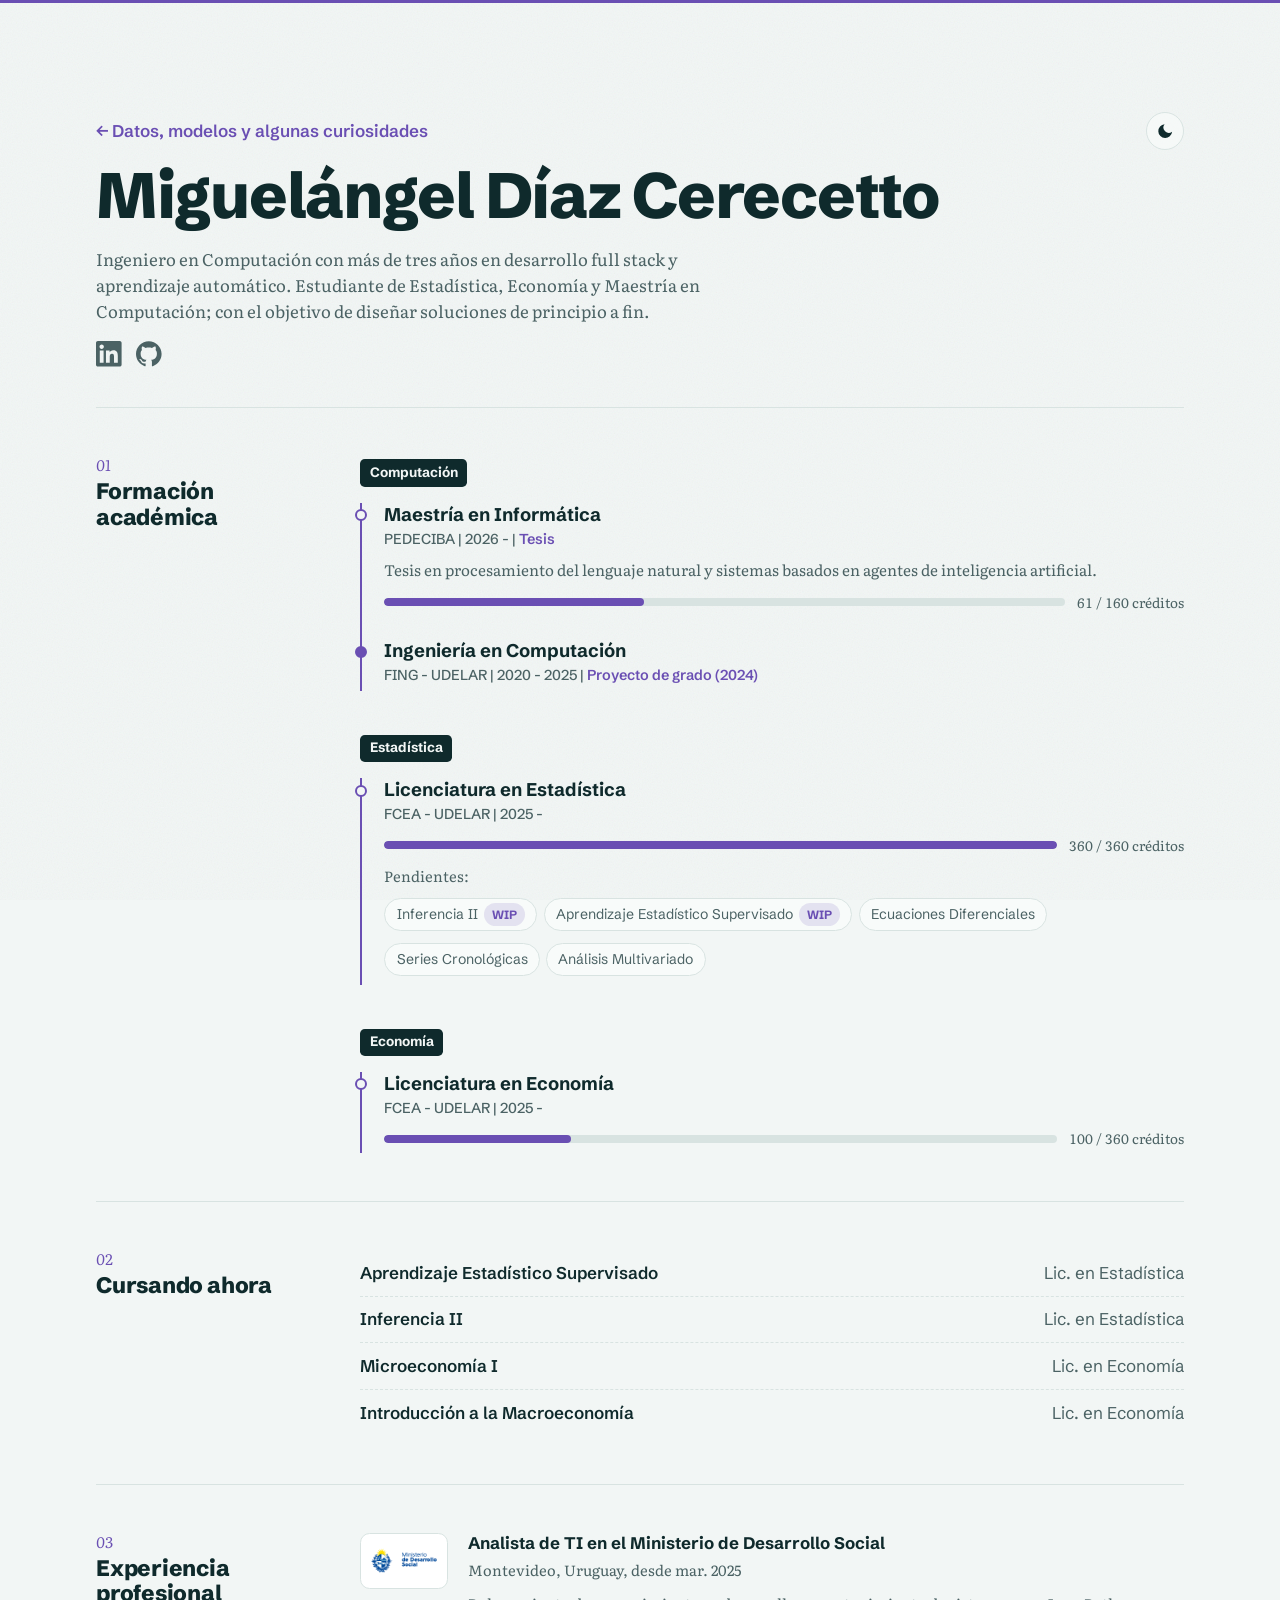
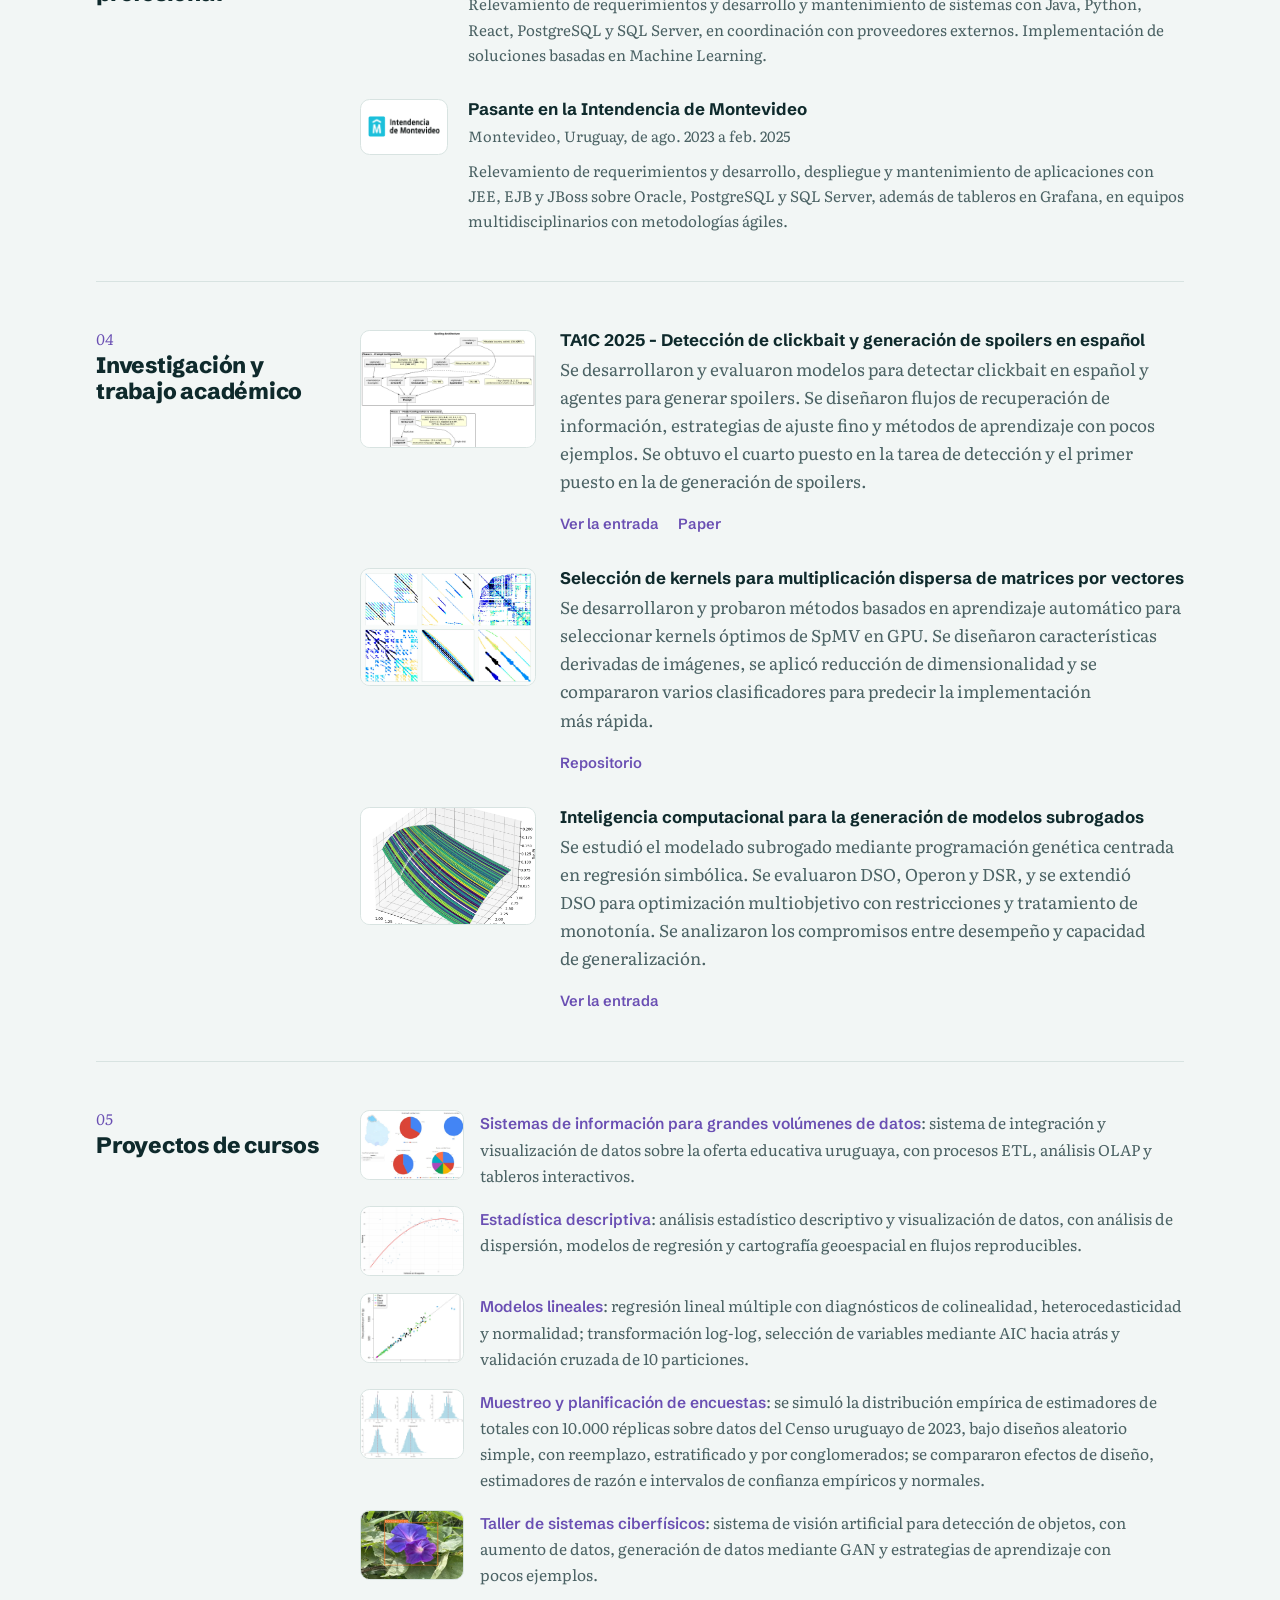
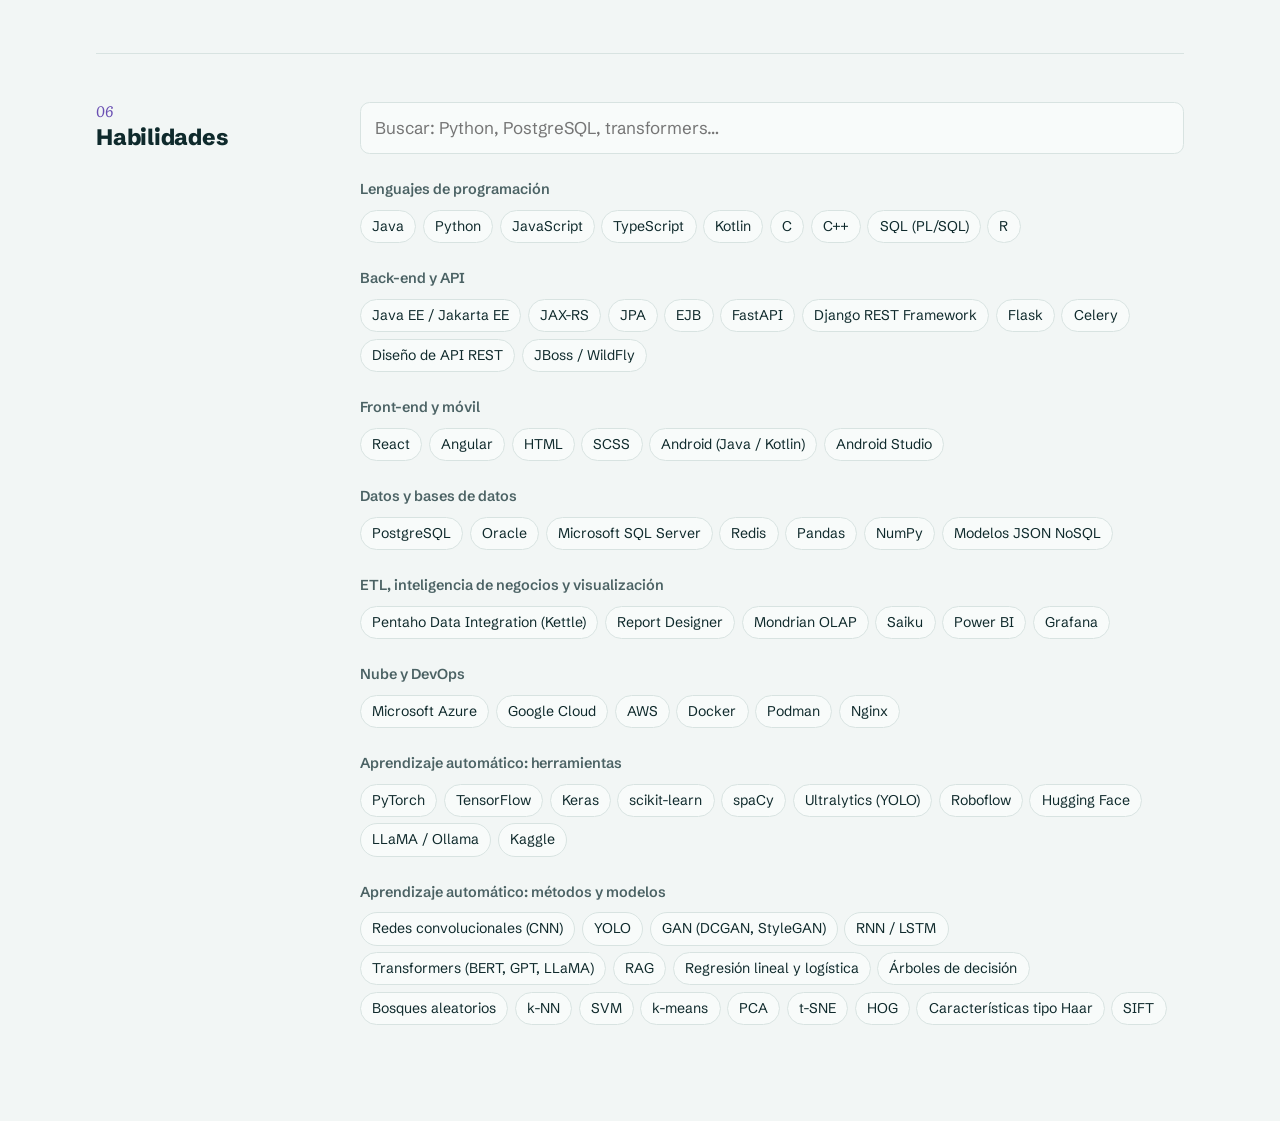
==== commit e3498778: "mejoras de UI" ====
--- a/sobre_mi.html
+++ b/sobre_mi.html
@@ -8,11 +8,13 @@
   <link rel="preconnect" href="https://fonts.gstatic.com" crossorigin>
   <link rel="stylesheet" href="https://fonts.googleapis.com/css2?family=Literata:ital,opsz,wght@0,7..72,400..700;1,7..72,400..700&family=Schibsted+Grotesk:wght@400..900&display=swap">
   <link rel="stylesheet" href="styles.css">
+  <script src="tema.js"></script>
 </head>
 <body>
   <header>
     <nav class="barra">
       <a href="index.html">← Datos, modelos y algunas curiosidades</a>
+      <button class="cambiar-tema" type="button" aria-label="Cambiar tema"><svg class="icono-luna" viewBox="0 0 24 24" aria-hidden="true"><path d="M21 12.8A9 9 0 1 1 11.2 3a7 7 0 0 0 9.8 9.8z"/></svg><svg class="icono-sol" viewBox="0 0 24 24" aria-hidden="true"><circle cx="12" cy="12" r="4.2"/><path d="M12 2v2.2M12 19.8V22M4.9 4.9l1.6 1.6M17.5 17.5l1.6 1.6M2 12h2.2M19.8 12H22M4.9 19.1l1.6-1.6M17.5 6.5l1.6-1.6"/></svg></button>
     </nav>
     <h1>Miguelángel Díaz Cerecetto</h1>
     <p class="bajada">Ingeniero en Computación con más de tres años en desarrollo full stack y aprendizaje automático. Estudiante de Estadística, Economía y Maestría en Computación; con el objetivo de diseñar soluciones de principio a fin.</p>
@@ -101,41 +103,43 @@
     <section>
       <h2>Investigación y trabajo académico</h2>
       <div>
-        <div class="item">
-          <h3>TA1C 2025 - Detección de clickbait y generación de spoilers en español</h3>
-          <p>Se desarrollaron y evaluaron modelos para detectar clickbait en español y agentes para generar spoilers. Se diseñaron flujos de recuperación de información, estrategias de ajuste fino y métodos de aprendizaje con pocos ejemplos. Se obtuvo el cuarto puesto en la tarea de detección y el primer puesto en la de generación de spoilers.</p>
-          <p class="enlaces"><a href="index.html#spoilers">Ver la entrada</a> <a href="https://ceur-ws.org/Vol-4098/TA1C_paper1.pdf">Paper</a></p>
+        <div class="item con-imagen">
+          <span class="miniatura"><img src="img/spoilers.webp" alt="" width="960" height="640" loading="lazy"></span>
+          <div>
+            <h3>TA1C 2025 - Detección de clickbait y generación de spoilers en español</h3>
+            <p>Se desarrollaron y evaluaron modelos para detectar clickbait en español y agentes para generar spoilers. Se diseñaron flujos de recuperación de información, estrategias de ajuste fino y métodos de aprendizaje con pocos ejemplos. Se obtuvo el cuarto puesto en la tarea de detección y el primer puesto en la de generación de spoilers.</p>
+            <p class="enlaces"><a href="index.html#spoilers">Ver la entrada</a> <a href="https://ceur-ws.org/Vol-4098/TA1C_paper1.pdf">Paper</a></p>
+          </div>
         </div>
-        <div class="item">
-          <h3>Selección de kernels para multiplicación dispersa de matrices por vectores</h3>
-          <p>Se desarrollaron y probaron métodos basados en aprendizaje automático para seleccionar kernels óptimos de SpMV en GPU. Se diseñaron características derivadas de imágenes, se aplicó reducción de dimensionalidad y se compararon varios clasificadores para predecir la implementación más rápida.</p>
-          <p class="enlaces"><a href="https://github.com/DiazCerecetto/SPMV">Repositorio</a></p>
+        <div class="item con-imagen">
+          <span class="miniatura"><img src="img/spmv.webp" alt="" width="1054" height="712" loading="lazy"></span>
+          <div>
+            <h3>Selección de kernels para multiplicación dispersa de matrices por vectores</h3>
+            <p>Se desarrollaron y probaron métodos basados en aprendizaje automático para seleccionar kernels óptimos de SpMV en GPU. Se diseñaron características derivadas de imágenes, se aplicó reducción de dimensionalidad y se compararon varios clasificadores para predecir la implementación más rápida.</p>
+            <p class="enlaces"><a href="https://github.com/DiazCerecetto/SPMV">Repositorio</a></p>
+          </div>
         </div>
-        <div class="item">
-          <h3>Inteligencia computacional para la generación de modelos subrogados</h3>
-          <p>Se estudió el modelado subrogado mediante programación genética centrada en regresión simbólica. Se evaluaron DSO, Operon y DSR, y se extendió DSO para optimización multiobjetivo con restricciones y tratamiento de monotonía. Se analizaron los compromisos entre desempeño y capacidad de generalización.</p>
-          <p class="enlaces"><a href="index.html#regresion">Ver la entrada</a></p>
+        <div class="item con-imagen">
+          <span class="miniatura"><img src="img/regresion.webp" alt="" width="675" height="450" loading="lazy"></span>
+          <div>
+            <h3>Inteligencia computacional para la generación de modelos subrogados</h3>
+            <p>Se estudió el modelado subrogado mediante programación genética centrada en regresión simbólica. Se evaluaron DSO, Operon y DSR, y se extendió DSO para optimización multiobjetivo con restricciones y tratamiento de monotonía. Se analizaron los compromisos entre desempeño y capacidad de generalización.</p>
+            <p class="enlaces"><a href="index.html#regresion">Ver la entrada</a></p>
+          </div>
         </div>
       </div>
     </section>
 
     <section>
-      <h2>Proyectos académicos</h2>
+      <h2>Proyectos de cursos</h2>
       <div>
         <div class="item">
-          <h3>Estadística y análisis de datos</h3>
-          <ul>
-            <li><a href="https://github.com/DiazCerecetto/granvoldat">Flujo de inteligencia de negocios para la oferta educativa</a>: sistema de integración y visualización de datos sobre la oferta educativa uruguaya, con procesos ETL, análisis OLAP y tableros interactivos.</li>
-            <li><a href="index.html#omnibus">Análisis del transporte público y el tránsito en Montevideo</a>: análisis estadístico descriptivo y visualización de datos, con análisis de dispersión, modelos de regresión y cartografía geoespacial en flujos reproducibles.</li>
-            <li><a href="index.html#peces">Modelos lineales: predicción del peso de peces</a>: regresión lineal múltiple con diagnósticos de colinealidad, heterocedasticidad y normalidad; transformación log-log, selección de variables mediante AIC hacia atrás y validación cruzada de 10 particiones.</li>
-            <li><a href="index.html#muestreo">Muestreo de encuestas: comparación de diseños</a>: se simuló la distribución empírica de estimadores de totales con 10.000 réplicas sobre datos del Censo uruguayo de 2023, bajo diseños aleatorio simple, con reemplazo, estratificado y por conglomerados; se compararon efectos de diseño, estimadores de razón e intervalos de confianza empíricos y normales.</li>
-          </ul>
-        </div>
-        <div class="item">
-          <h3>Aprendizaje automático</h3>
-          <ul>
-            <li><a href="https://gitlab.fing.edu.uy/miguelangel.diaz/TSCF-detector-malezas">Taller de sistemas ciberfísicos</a>: sistema de visión artificial para detección de objetos, con aumento de datos, generación de datos mediante GAN y estrategias de aprendizaje con pocos ejemplos.</li>
-            <li>Redes neuronales para el procesamiento del lenguaje natural: sistema de preguntas y respuestas con generación aumentada por recuperación (RAG); se probaron estrategias de segmentación y métodos de recuperación, y se evaluaron los resultados con métricas semánticas.</li>
+          <ul class="proyectos">
+            <li><span class="miniatura"><img src="img/granvoldat.webp" alt="" width="600" height="400" loading="lazy"></span><p><a href="https://github.com/DiazCerecetto/granvoldat">Sistemas de información para grandes volúmenes de datos</a>: sistema de integración y visualización de datos sobre la oferta educativa uruguaya, con procesos ETL, análisis OLAP y tableros interactivos.</p></li>
+            <li><span class="miniatura"><img src="img/omnibus.webp" alt="" width="960" height="640" loading="lazy"></span><p><a href="index.html#omnibus">Estadística descriptiva</a>: análisis estadístico descriptivo y visualización de datos, con análisis de dispersión, modelos de regresión y cartografía geoespacial en flujos reproducibles.</p></li>
+            <li><span class="miniatura"><img src="img/peces.webp" alt="" width="960" height="640" loading="lazy"></span><p><a href="index.html#peces">Modelos lineales</a>: regresión lineal múltiple con diagnósticos de colinealidad, heterocedasticidad y normalidad; transformación log-log, selección de variables mediante AIC hacia atrás y validación cruzada de 10 particiones.</p></li>
+            <li><span class="miniatura"><img src="img/muestreo.webp" alt="" width="960" height="640" loading="lazy"></span><p><a href="index.html#muestreo">Muestreo y planificación de encuestas</a>: se simuló la distribución empírica de estimadores de totales con 10.000 réplicas sobre datos del Censo uruguayo de 2023, bajo diseños aleatorio simple, con reemplazo, estratificado y por conglomerados; se compararon efectos de diseño, estimadores de razón e intervalos de confianza empíricos y normales.</p></li>
+            <li><span class="miniatura"><img src="img/malezas.webp" alt="" width="600" height="400" loading="lazy"></span><p><a href="https://gitlab.fing.edu.uy/miguelangel.diaz/TSCF-detector-malezas">Taller de sistemas ciberfísicos</a>: sistema de visión artificial para detección de objetos, con aumento de datos, generación de datos mediante GAN y estrategias de aprendizaje con pocos ejemplos.</p></li>
           </ul>
         </div>
       </div>
--- a/styles.css
+++ b/styles.css
@@ -11,6 +11,22 @@
 
   --fuente-titulos: "Schibsted Grotesk", system-ui, sans-serif;
   --fuente-texto: "Literata", Georgia, serif;
+}
+
+/* Tema elegido con el botón; sin elección, manda el sistema */
+
+:root[data-tema="claro"] {
+  color-scheme: light;
+}
+
+:root[data-tema="oscuro"] {
+  color-scheme: dark;
+}
+
+::view-transition-old(root),
+::view-transition-new(root) {
+  animation: none;
+  mix-blend-mode: normal;
 }
 
 ::selection {
@@ -76,9 +92,93 @@
 .barra {
   display: flex;
   justify-content: space-between;
-  align-items: baseline;
+  align-items: center;
   gap: 1rem;
   margin-bottom: 0.75rem;
+}
+
+.acciones {
+  display: flex;
+  align-items: center;
+  gap: 1rem;
+}
+
+.cambiar-tema {
+  display: grid;
+  place-items: center;
+  flex: none;
+  width: 2.4rem;
+  height: 2.4rem;
+  padding: 0;
+  color: var(--texto);
+  background: color-mix(in oklab, var(--tarjeta) 70%, transparent);
+  border: 1px solid var(--linea);
+  border-radius: 50%;
+  cursor: pointer;
+  transition: color 0.2s, border-color 0.2s;
+}
+
+.cambiar-tema:hover,
+.cambiar-tema:focus-visible {
+  color: var(--acento);
+  border-color: var(--acento);
+}
+
+.cambiar-tema:focus-visible {
+  outline: 2px solid var(--acento);
+  outline-offset: 2px;
+}
+
+.cambiar-tema svg {
+  width: 1.15rem;
+  height: 1.15rem;
+  transition: rotate 0.4s cubic-bezier(0.2, 0.7, 0.2, 1);
+}
+
+.cambiar-tema:hover svg {
+  rotate: -20deg;
+}
+
+.icono-luna {
+  fill: currentColor;
+}
+
+.icono-sol {
+  display: none;
+  fill: currentColor;
+  stroke: currentColor;
+  stroke-width: 2;
+  stroke-linecap: round;
+}
+
+/* En oscuro se muestra el sol (para volver a claro) y las imágenes bajan un poco el brillo */
+
+:root[data-tema="oscuro"] .icono-sol {
+  display: block;
+}
+
+:root[data-tema="oscuro"] .icono-luna {
+  display: none;
+}
+
+:root[data-tema="oscuro"] .miniatura img,
+:root[data-tema="oscuro"] article img {
+  filter: brightness(0.88);
+}
+
+@media (prefers-color-scheme: dark) {
+  :root:not([data-tema="claro"]) .icono-sol {
+    display: block;
+  }
+
+  :root:not([data-tema="claro"]) .icono-luna {
+    display: none;
+  }
+
+  :root:not([data-tema="claro"]) .miniatura img,
+  :root:not([data-tema="claro"]) article img {
+    filter: brightness(0.88);
+  }
 }
 
 .autor {
@@ -311,6 +411,7 @@
 
 main.cv {
   display: block;
+  counter-reset: seccion;
 }
 
 .subtitulo {
@@ -321,19 +422,44 @@
 .cv section {
   display: grid;
   gap: 0.5rem 2.5rem;
-  padding: 2.5rem 0;
+  padding: 3rem 0;
   border-top: 1px solid var(--linea);
+}
+
+/* Título de sección con su número; en escritorio queda fijo mientras se recorre la sección */
+
+.cv section > h2 {
+  margin: 0 0 1.25rem;
+  font-size: 1.4rem;
+  font-weight: 800;
+  line-height: 1.15;
+  letter-spacing: -0.01em;
+  text-wrap: balance;
+  counter-increment: seccion;
+}
+
+.cv section > h2::before {
+  content: counter(seccion, decimal-leading-zero);
+  display: block;
+  margin-bottom: 0.35rem;
+  font-family: var(--fuente-texto);
+  font-size: 0.95rem;
+  font-weight: 400;
+  font-style: italic;
+  letter-spacing: 0;
+  color: var(--acento);
 }
 
 @media (min-width: 52rem) {
   .cv section {
-    grid-template-columns: 13rem minmax(0, 1fr);
-  }
-}
-
-.cv section > h2 {
-  margin: 0.15rem 0 1rem;
-  font-size: 1.05rem;
+    grid-template-columns: 14rem minmax(0, 1fr);
+  }
+
+  .cv section > h2 {
+    position: sticky;
+    top: 2rem;
+    align-self: start;
+  }
 }
 
 .item {
@@ -584,6 +710,182 @@
   border-radius: 0.6rem;
 }
 
+/* Investigación: miniatura al costado del texto (arriba en pantallas chicas) */
+
+.con-imagen {
+  display: grid;
+  gap: 1rem 1.5rem;
+}
+
+@media (min-width: 40rem) {
+  .con-imagen {
+    grid-template-columns: 11rem minmax(0, 1fr);
+    align-items: start;
+  }
+}
+
+.miniatura {
+  position: relative;
+  display: block;
+  overflow: hidden;
+  aspect-ratio: 3 / 2;
+  border: 1px solid var(--linea);
+  border-radius: 0.6rem;
+  cursor: zoom-in;
+  transform-origin: left center;
+  transition: border-color 0.25s, scale 0.35s cubic-bezier(0.2, 0.7, 0.2, 1), box-shadow 0.35s;
+}
+
+.miniatura:focus-visible {
+  outline: 2px solid var(--acento);
+  outline-offset: 3px;
+}
+
+/* Con mouse, la miniatura se agranda sobre el texto al pasar por encima */
+
+@media (hover: hover) and (pointer: fine) and (min-width: 40rem) {
+  .con-imagen:hover,
+  .proyectos li:hover {
+    position: relative;
+    z-index: 3;
+  }
+
+  .miniatura:hover {
+    z-index: 5;
+    scale: var(--ampliar, 2);
+    border-color: var(--acento);
+    box-shadow: 0 18px 40px -12px rgb(0 0 0 / 0.4);
+    transition-delay: 0.12s;
+  }
+
+  .proyectos .miniatura {
+    --ampliar: 2.8;
+  }
+}
+
+.miniatura img {
+  display: block;
+  width: 100%;
+  height: 100%;
+  object-fit: cover;
+  transition: scale 0.5s cubic-bezier(0.2, 0.7, 0.2, 1);
+}
+
+.con-imagen:hover .miniatura,
+.proyectos li:hover .miniatura {
+  border-color: var(--acento);
+}
+
+/* Visor: la imagen en grande al hacer clic en una miniatura */
+
+.visor {
+  max-width: min(92vw, 70rem);
+  max-height: 92dvh;
+  padding: 0;
+  overflow: hidden;
+  color: var(--texto);
+  background: var(--tarjeta);
+  border: 1px solid var(--linea);
+  border-radius: 0.9rem;
+  box-shadow: 0 30px 80px -20px rgb(0 0 0 / 0.5);
+}
+
+.visor::backdrop {
+  background: rgb(6 16 17 / 0.72);
+  backdrop-filter: blur(4px);
+}
+
+.visor img {
+  display: block;
+  max-width: min(92vw, 70rem);
+  max-height: calc(92dvh - 3rem);
+  width: auto;
+  height: auto;
+  margin: 0 auto;
+}
+
+.visor p {
+  margin: 0;
+  padding: 0.7rem 3.5rem 0.75rem 1rem;
+  font-family: var(--fuente-titulos);
+  font-size: 0.92rem;
+  font-weight: 600;
+  border-top: 1px solid var(--linea);
+}
+
+.visor .cerrar {
+  position: absolute;
+  right: 0.6rem;
+  bottom: 0.45rem;
+  width: 2.1rem;
+  height: 2.1rem;
+  padding: 0;
+  font: 600 1.3rem/1 var(--fuente-titulos);
+  color: var(--texto);
+  background: transparent;
+  border: 1px solid var(--linea);
+  border-radius: 50%;
+  cursor: pointer;
+}
+
+.visor .cerrar:hover,
+.visor .cerrar:focus-visible {
+  color: var(--acento);
+  border-color: var(--acento);
+}
+
+@media (prefers-reduced-motion: no-preference) {
+  .visor[open] {
+    animation: abrir-visor 0.3s cubic-bezier(0.2, 0.7, 0.2, 1);
+  }
+
+  .visor[open]::backdrop {
+    animation: fundido 0.3s ease-out;
+  }
+}
+
+@keyframes abrir-visor {
+  from {
+    opacity: 0;
+    scale: 0.94;
+  }
+}
+
+@keyframes fundido {
+  from {
+    opacity: 0;
+  }
+}
+
+/* Proyectos: miniatura chica a la izquierda de cada uno */
+
+.item .proyectos {
+  margin: 0;
+  padding: 0;
+  list-style: none;
+}
+
+.item .proyectos li {
+  display: grid;
+  grid-template-columns: 6.5rem minmax(0, 1fr);
+  gap: 1rem;
+  align-items: start;
+  margin-bottom: 1.1rem;
+}
+
+@media (max-width: 40rem) {
+  .item .proyectos li {
+    grid-template-columns: 4.25rem minmax(0, 1fr);
+    gap: 0.75rem;
+  }
+}
+
+.proyectos p {
+  margin: 0;
+  font-size: 0.97rem;
+}
+
+
 .cv input {
   box-sizing: border-box;
   width: 100%;
@@ -646,11 +948,60 @@
     animation: aparecer 0.9s cubic-bezier(0.2, 0.7, 0.2, 1) both;
   }
 
+  .area .item::before {
+    transition: scale 0.25s, background-color 0.25s;
+  }
+
+  .area .item:hover::before {
+    scale: 1.3;
+    background: var(--acento);
+  }
+
   @supports (animation-timeline: view()) {
-    article {
+    article,
+    .cv .item,
+    .cv .area > h3,
+    .cursando li,
+    .grupo {
       animation: aparecer 1ms linear both;
       animation-timeline: view();
-      animation-range: entry;
+      animation-range: entry 0% entry 80%;
+    }
+
+    /* Barra de lectura arriba de todo en Sobre mí */
+    main.cv::before {
+      content: "";
+      position: fixed;
+      inset: 0 0 auto;
+      z-index: 10;
+      height: 3px;
+      background: var(--acento);
+      transform-origin: left;
+      animation: crecer-x 1ms linear both;
+      animation-timeline: scroll(root);
+    }
+
+    /* La línea de tiempo se pinta de violeta a medida que se baja */
+    .area .item {
+      view-timeline: --carrera;
+    }
+
+    .area .item::after {
+      content: "";
+      position: absolute;
+      top: 0;
+      bottom: 0;
+      left: -2px;
+      width: 2px;
+      background: var(--acento);
+      transform-origin: top;
+      animation: crecer-y 1ms linear both;
+      animation-timeline: --carrera;
+      animation-range: entry 0% entry 100%;
+    }
+
+    .area .item::before {
+      z-index: 1;
     }
   }
 }
@@ -661,3 +1012,15 @@
     translate: 0 1.5rem;
   }
 }
+
+@keyframes crecer-x {
+  from {
+    scale: 0 1;
+  }
+}
+
+@keyframes crecer-y {
+  from {
+    scale: 1 0;
+  }
+}
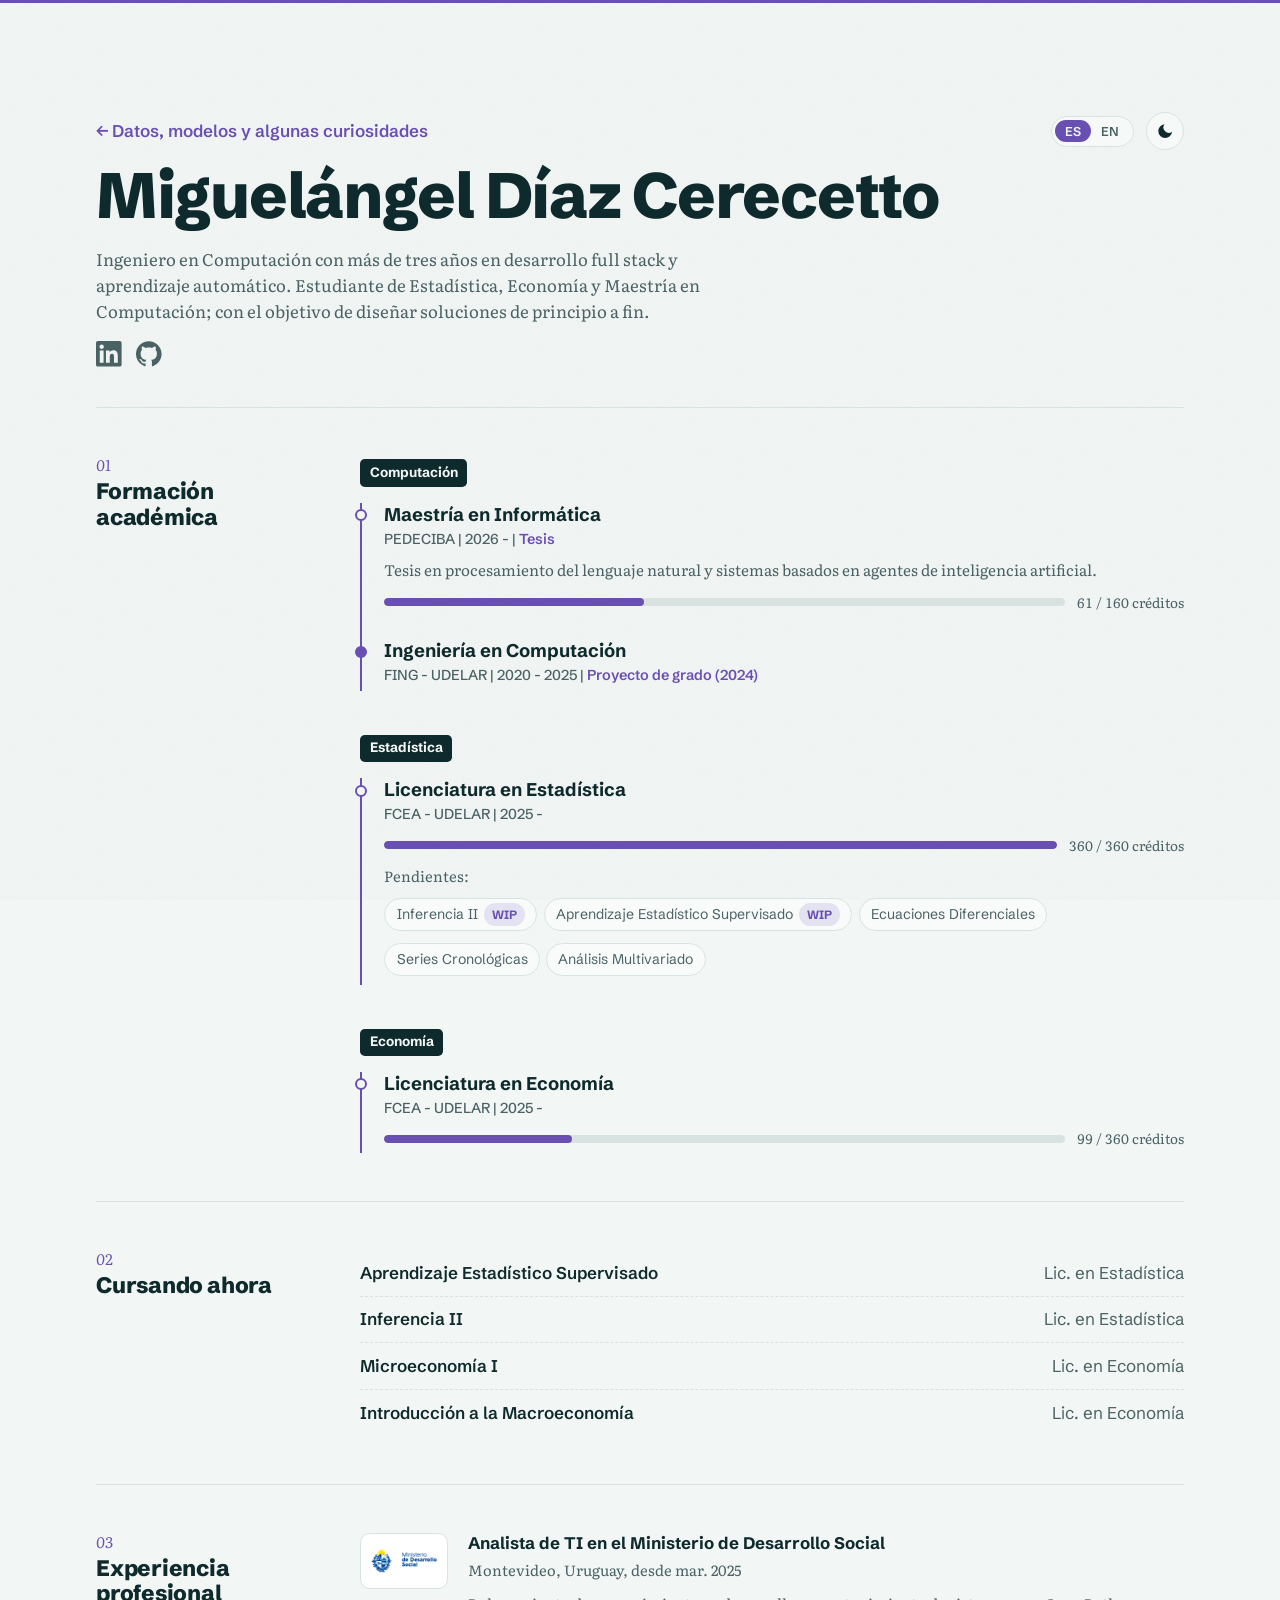
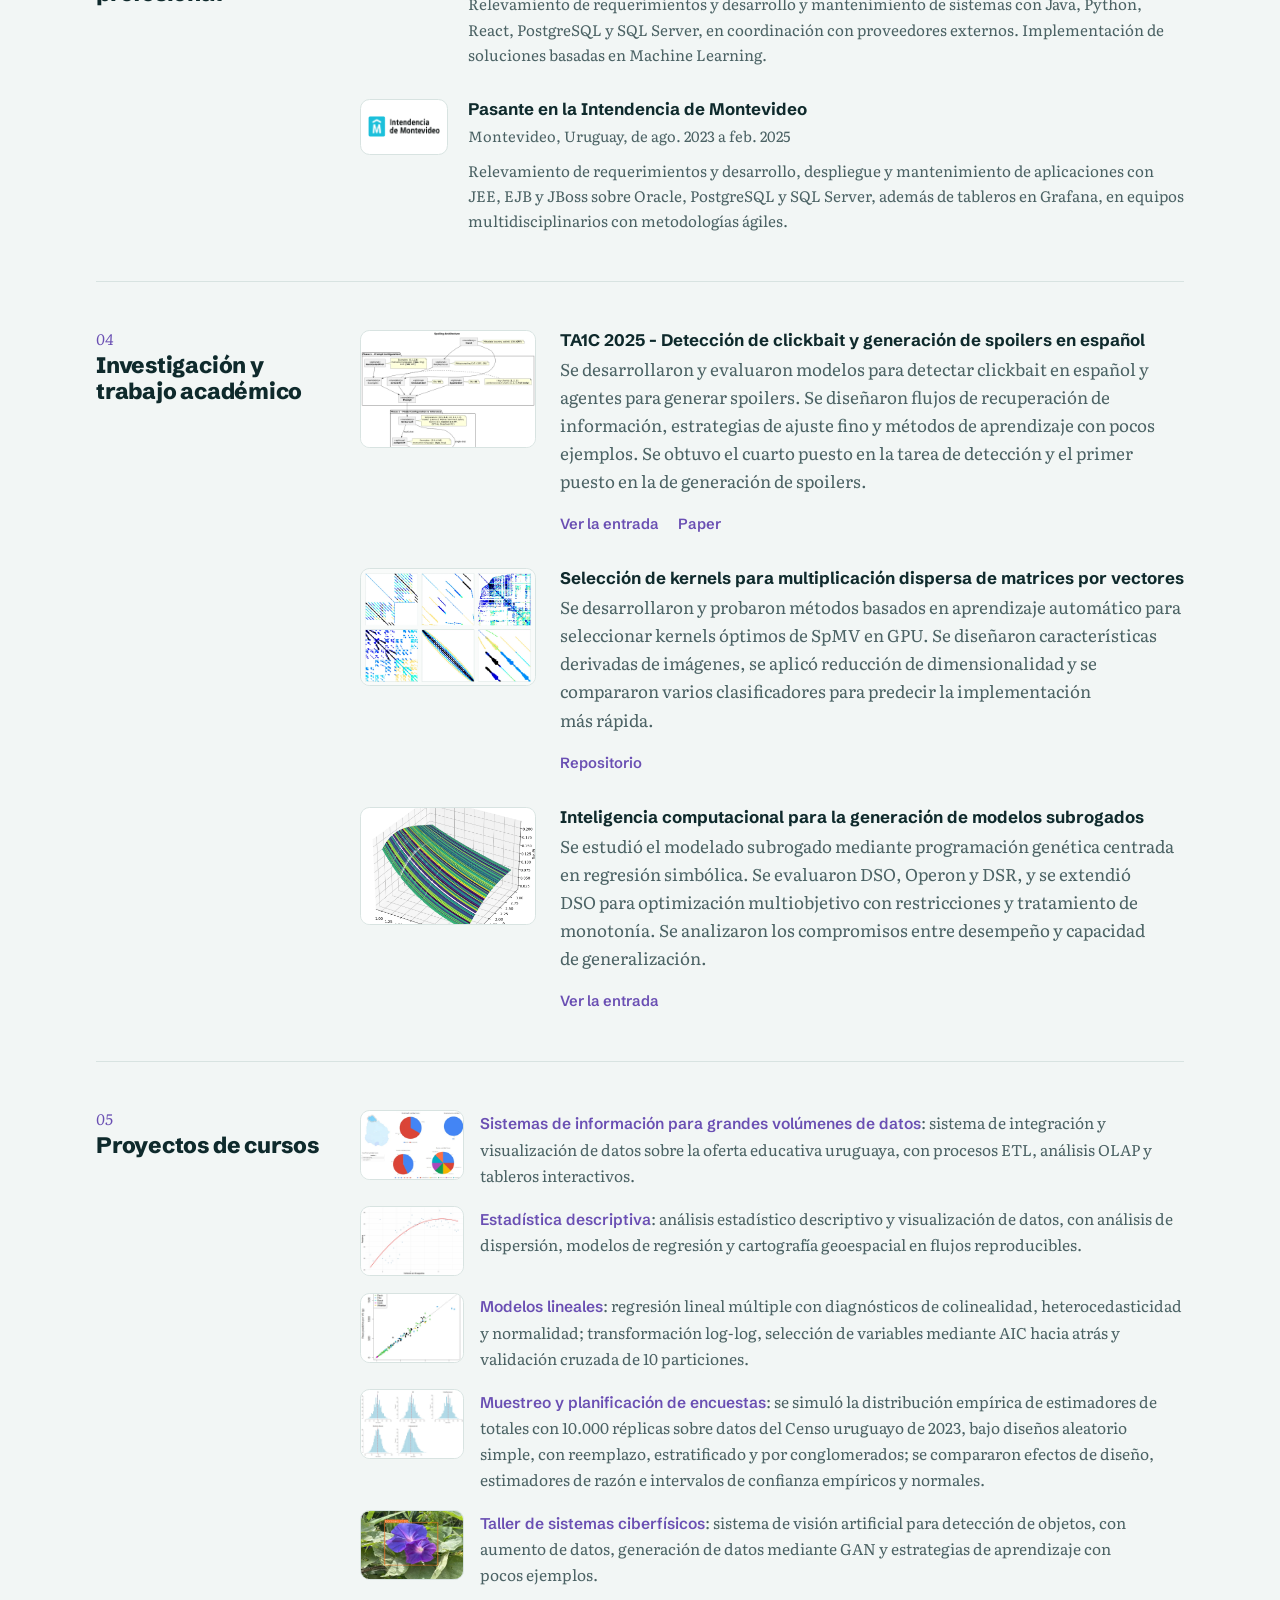
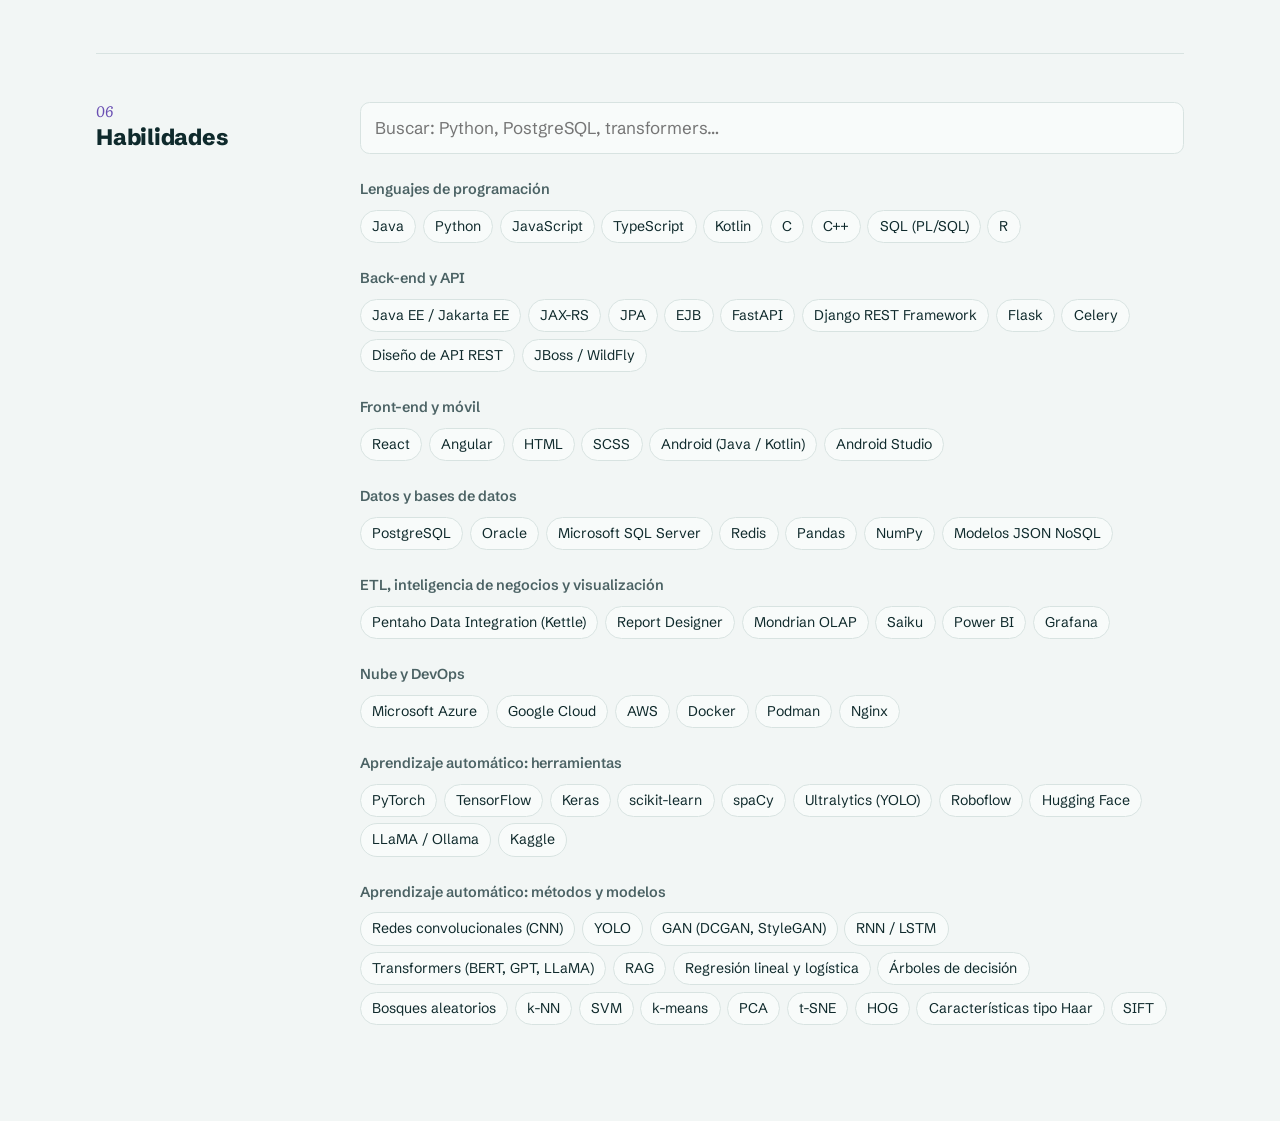
==== commit f69f0b06: "mejoras de UI" ====
--- a/sobre_mi.html
+++ b/sobre_mi.html
@@ -7,6 +7,7 @@
   <link rel="preconnect" href="https://fonts.googleapis.com">
   <link rel="preconnect" href="https://fonts.gstatic.com" crossorigin>
   <link rel="stylesheet" href="https://fonts.googleapis.com/css2?family=Literata:ital,opsz,wght@0,7..72,400..700;1,7..72,400..700&family=Schibsted+Grotesk:wght@400..900&display=swap">
+  <link rel="alternate" hreflang="en" href="en/about.html">
   <link rel="stylesheet" href="styles.css">
   <script src="tema.js"></script>
 </head>
@@ -14,7 +15,10 @@
   <header>
     <nav class="barra">
       <a href="index.html">← Datos, modelos y algunas curiosidades</a>
-      <button class="cambiar-tema" type="button" aria-label="Cambiar tema"><svg class="icono-luna" viewBox="0 0 24 24" aria-hidden="true"><path d="M21 12.8A9 9 0 1 1 11.2 3a7 7 0 0 0 9.8 9.8z"/></svg><svg class="icono-sol" viewBox="0 0 24 24" aria-hidden="true"><circle cx="12" cy="12" r="4.2"/><path d="M12 2v2.2M12 19.8V22M4.9 4.9l1.6 1.6M17.5 17.5l1.6 1.6M2 12h2.2M19.8 12H22M4.9 19.1l1.6-1.6M17.5 6.5l1.6-1.6"/></svg></button>
+      <div class="acciones">
+        <div class="idioma" role="group" aria-label="Idioma / Language"><a href="sobre_mi.html" lang="es" hreflang="es" aria-current="page">ES</a><a href="en/about.html" lang="en" hreflang="en">EN</a></div>
+        <button class="cambiar-tema" type="button" aria-label="Cambiar tema"><svg class="icono-luna" viewBox="0 0 24 24" aria-hidden="true"><path d="M21 12.8A9 9 0 1 1 11.2 3a7 7 0 0 0 9.8 9.8z"/></svg><svg class="icono-sol" viewBox="0 0 24 24" aria-hidden="true"><circle cx="12" cy="12" r="4.2"/><path d="M12 2v2.2M12 19.8V22M4.9 4.9l1.6 1.6M17.5 17.5l1.6 1.6M2 12h2.2M19.8 12H22M4.9 19.1l1.6-1.6M17.5 6.5l1.6-1.6"/></svg></button>
+      </div>
     </nav>
     <h1>Miguelángel Díaz Cerecetto</h1>
     <p class="bajada">Ingeniero en Computación con más de tres años en desarrollo full stack y aprendizaje automático. Estudiante de Estadística, Economía y Maestría en Computación; con el objetivo de diseñar soluciones de principio a fin.</p>
--- a/styles.css
+++ b/styles.css
@@ -91,16 +91,59 @@
 
 .barra {
   display: flex;
+  flex-wrap: wrap;
   justify-content: space-between;
   align-items: center;
-  gap: 1rem;
+  gap: 0.6rem 1rem;
   margin-bottom: 0.75rem;
+}
+
+.barra .autor {
+  white-space: nowrap;
 }
 
 .acciones {
   display: flex;
+  flex: none;
   align-items: center;
-  gap: 1rem;
+  gap: 0.75rem;
+}
+
+/* Selector de idioma: dos segmentos, el actual relleno */
+
+.idioma {
+  display: flex;
+  padding: 0.2rem;
+  font-family: var(--fuente-titulos);
+  font-size: 0.8rem;
+  font-weight: 700;
+  letter-spacing: 0.04em;
+  background: color-mix(in oklab, var(--tarjeta) 70%, transparent);
+  border: 1px solid var(--linea);
+  border-radius: 999px;
+}
+
+.idioma a {
+  padding: 0.3rem 0.6rem;
+  line-height: 1;
+  color: var(--texto-suave);
+  text-decoration: none;
+  border-radius: 999px;
+  transition: color 0.2s, background-color 0.2s;
+}
+
+.idioma a:hover {
+  color: var(--acento);
+}
+
+.idioma a[aria-current="page"] {
+  color: var(--fondo);
+  background: var(--acento);
+}
+
+.idioma a:focus-visible {
+  outline: 2px solid var(--acento);
+  outline-offset: 2px;
 }
 
 .cambiar-tema {
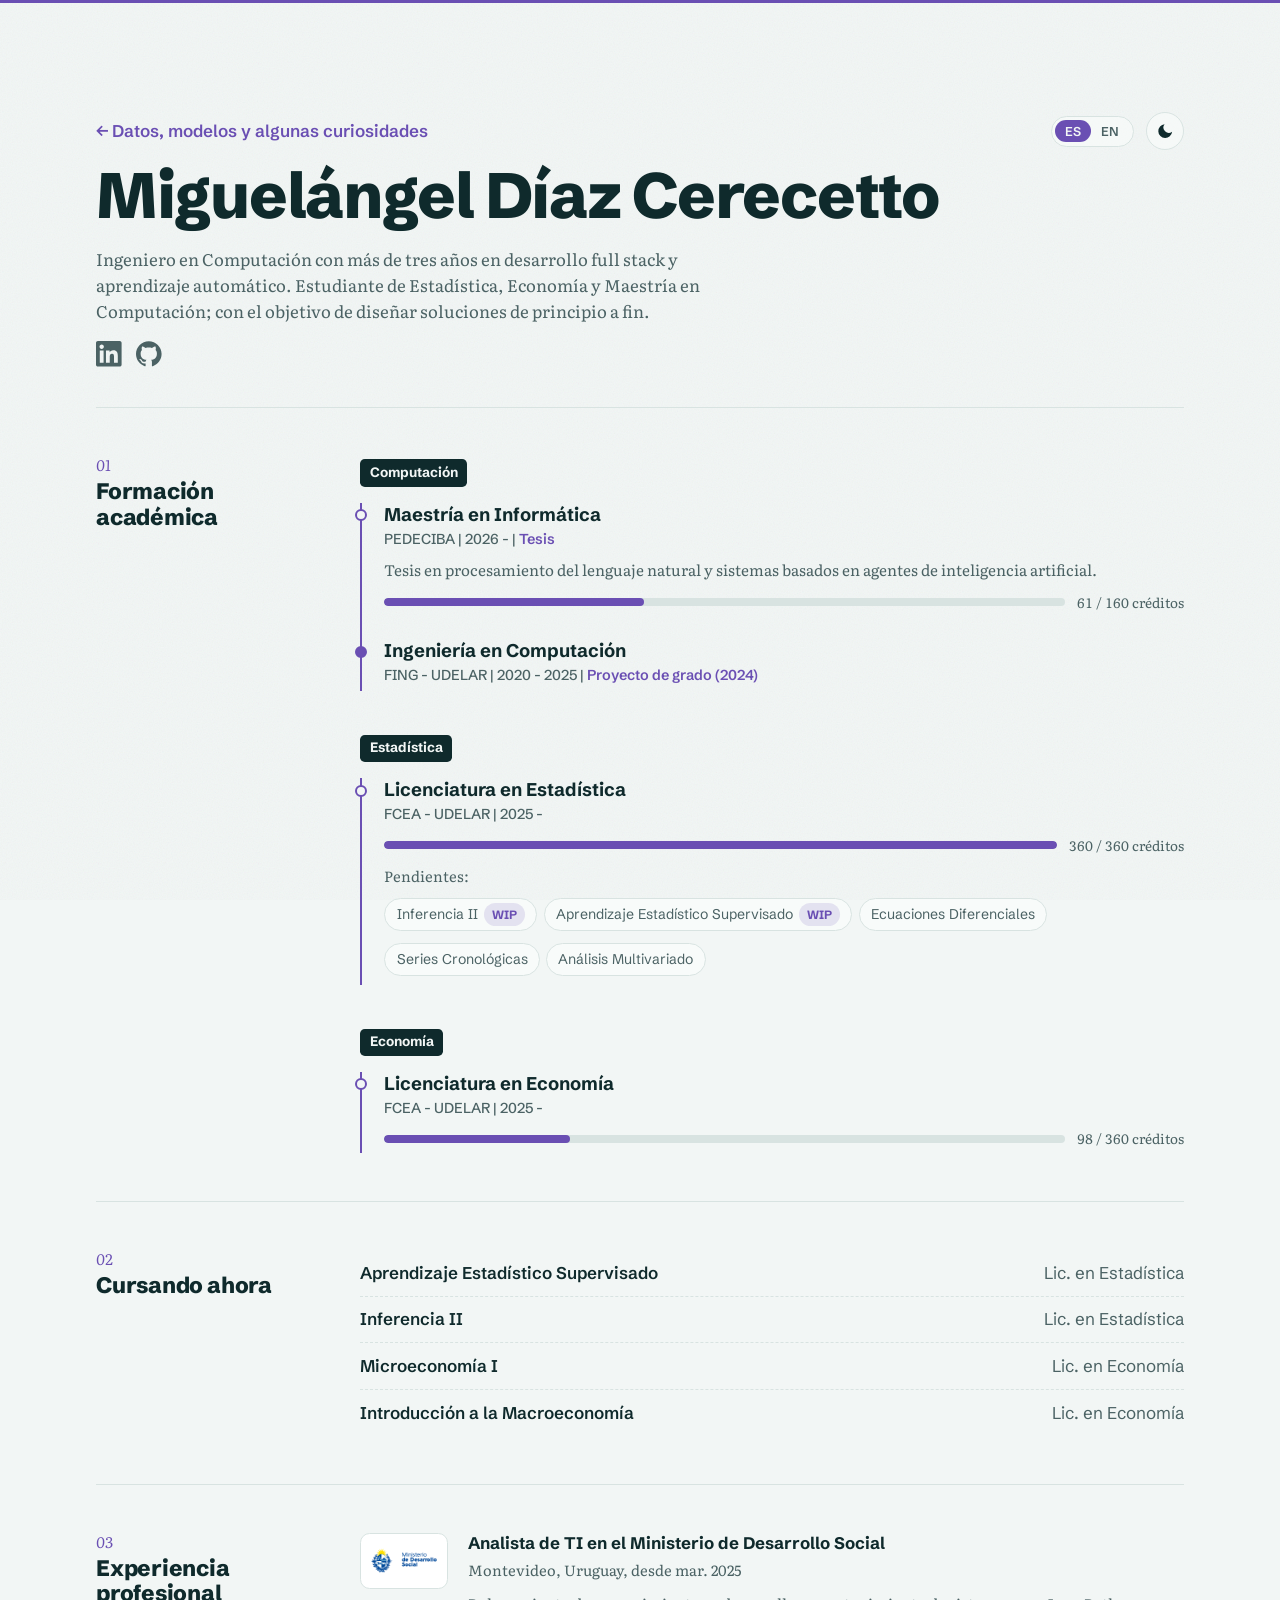
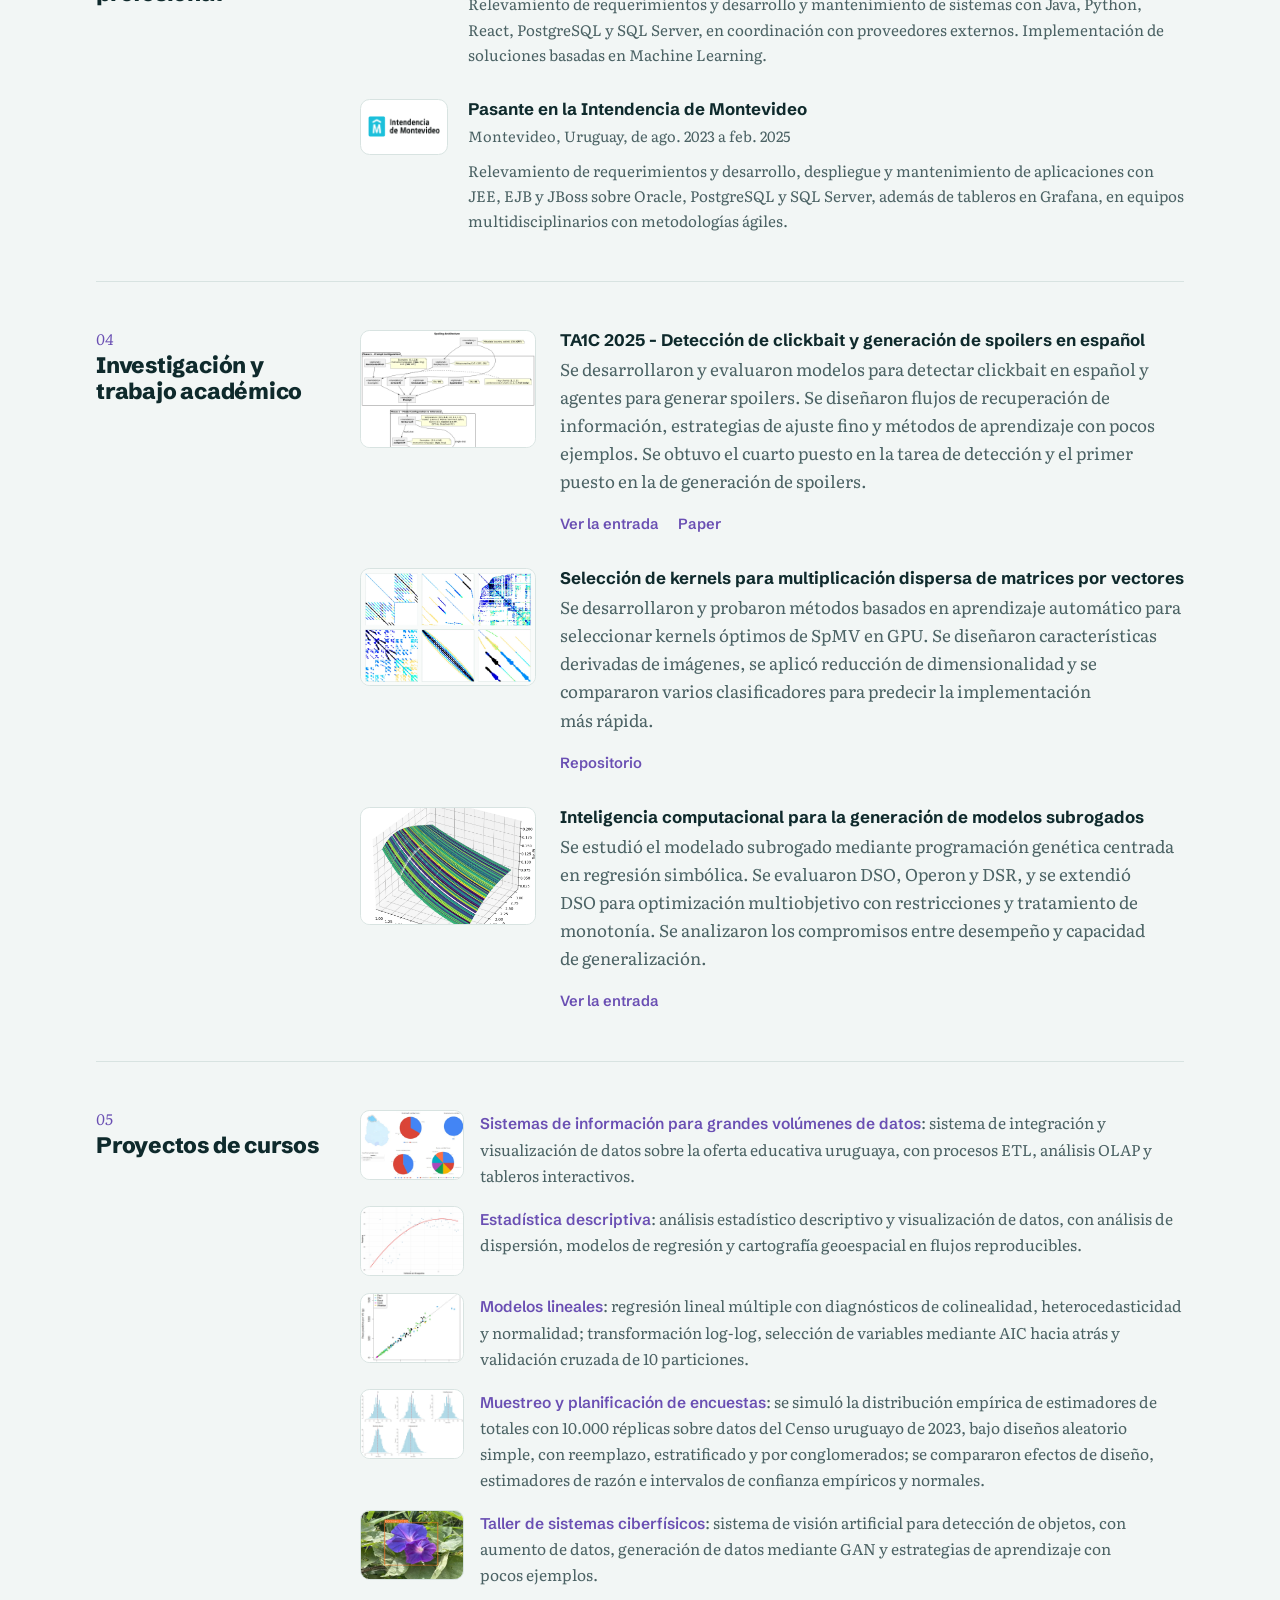
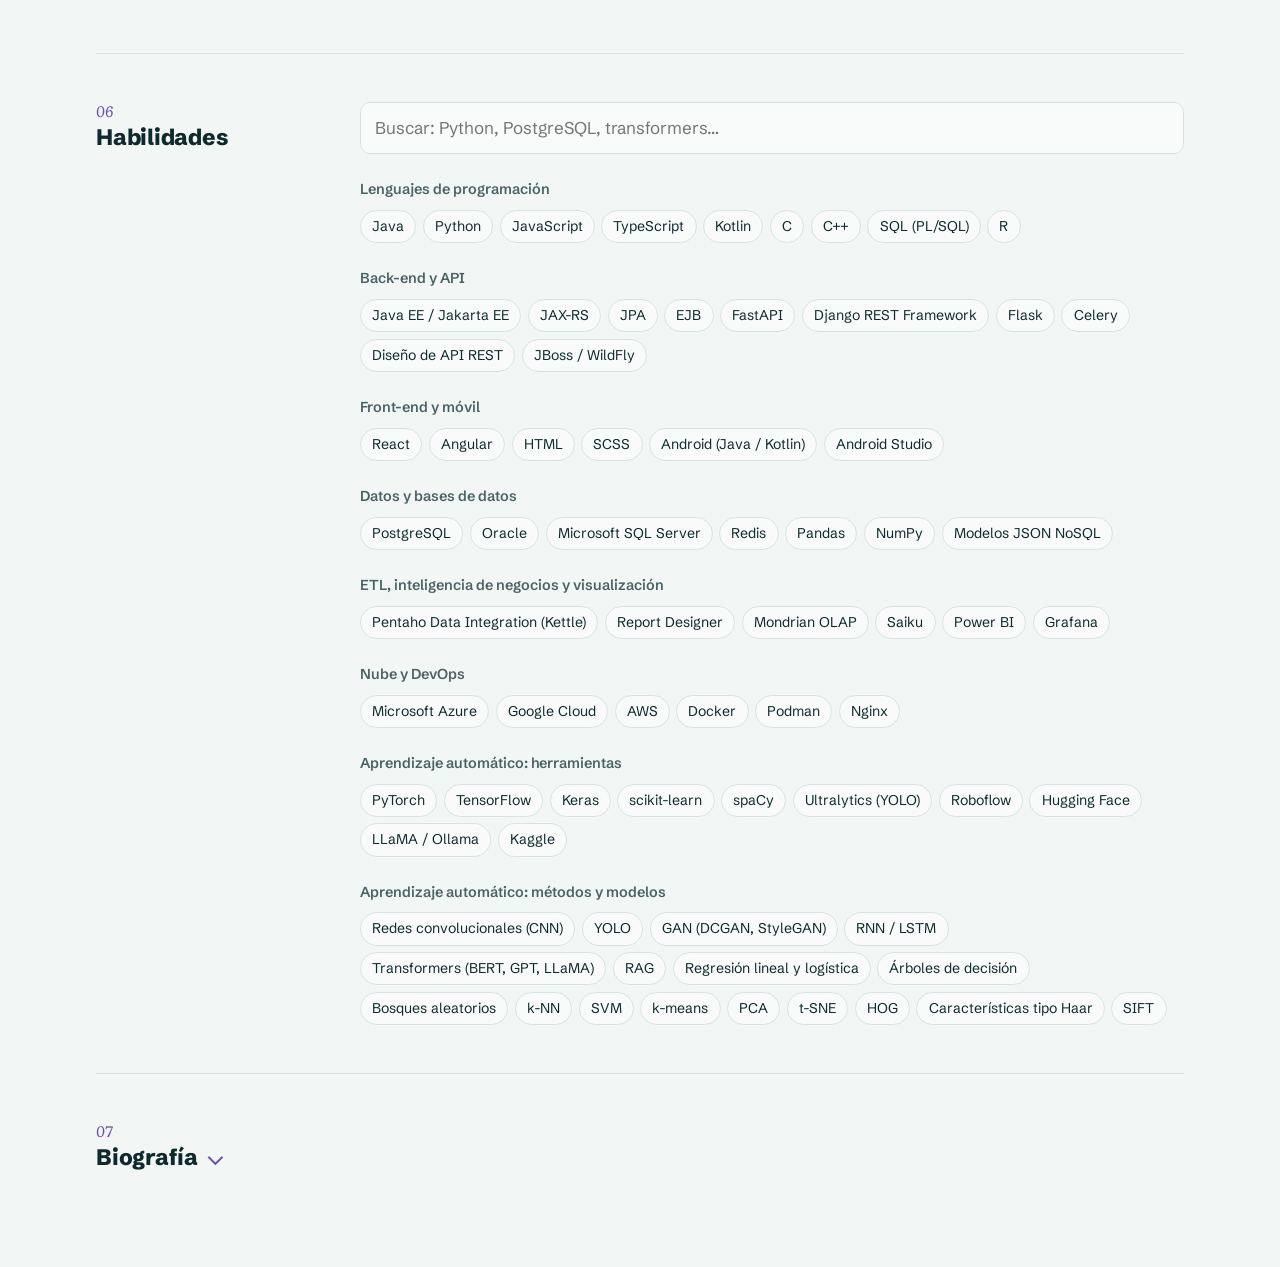
==== commit b7d18fb7: "biografia desplegable con reconocimientos Co-Authored-By: Claude Opus 5.5 <noreply@anthropic.com>" ====
--- a/sobre_mi.html
+++ b/sobre_mi.html
@@ -190,6 +190,204 @@
         <p class="sin-resultados" hidden>No hay habilidades que coincidan.</p>
       </div>
     </section>
+
+    <section class="trayectoria">
+      <details>
+        <summary><h2>Biografía</h2></summary>
+        <ol class="recorrido">
+          <li class="anio">
+            <h3>2011</h3>
+            <ul>
+              <li class="hito premio">
+                <div>
+                  <h4>Mención de honor en la Olimpíada de Matemáticas de Casavalle</h4>
+                  <p>4to año de escuela. Organizada por el Centro Educativo Los Pinos.</p>
+                </div>
+                <span class="miniatura"><img src="img/logro-casavalle-2011.webp" alt="Diploma de la mención de honor de 2011" width="480" height="227" loading="lazy"></span>
+              </li>
+            </ul>
+          </li>
+          <li class="anio">
+            <h3>2012</h3>
+            <ul>
+              <li class="hito premio">
+                <div>
+                  <h4>Medalla de bronce en la Olimpíada de Matemáticas de Casavalle</h4>
+                  <p>5to año de escuela. Organizada por el Centro Educativo Los Pinos.</p>
+                </div>
+                <span class="miniatura"><img src="img/logro-casavalle-2012.webp" alt="Diploma de la medalla de bronce de 2012" width="480" height="204" loading="lazy"></span>
+              </li>
+              <li class="hito premio">
+                <div>
+                  <h4>Seleccionado Nacional de Matemática</h4>
+                  <p>Final de la XXVII Olimpíada Nacional de Matemática, nivel I. Integrante del Seleccionado para 2013.</p>
+                </div>
+                <span class="miniatura"><img src="img/logro-seleccionado.webp" alt="Certificado del Seleccionado Nacional de Matemática" width="480" height="208" loading="lazy"></span>
+              </li>
+            </ul>
+          </li>
+          <li class="anio">
+            <h3>2013</h3>
+            <ul>
+              <li class="hito premio">
+                <div>
+                  <h4>Primer premio en el Torneo Canguro Matemático</h4>
+                  <p>XX Torneo, organizado por la Com-Partida de Matemática del Uruguay.</p>
+                </div>
+                <span class="miniatura"><img src="img/logro-canguro.webp" alt="Certificado del Torneo Canguro Matemático" width="480" height="211" loading="lazy"></span>
+              </li>
+              <li class="hito">
+                <div>
+                  <h4>Mathematical Olympiads for Elementary &amp; Middle Schools</h4>
+                  <p>Participación en la edición 2012 - 2013 por el Centro Educativo Los Pinos.</p>
+                </div>
+                <span class="miniatura"><img src="img/logro-moems.webp" alt="Certificado de participación en las Mathematical Olympiads" width="480" height="259" loading="lazy"></span>
+              </li>
+              <li class="hito premio">
+                <div>
+                  <h4>Medalla de plata en la Olimpíada de Matemáticas de Casavalle</h4>
+                  <p>6to año de escuela. Entrega de premios en el Centro Educativo Los Pinos, con el vicepresidente Danilo Astori. En la foto soy el segundo desde la izquierda en la fila de adelante. <a href="https://www.subrayado.com.uy/no-olvidemos-que-alumnos-son-el-centro-del-proceso-educativo-n26162">Foto y nota en Subrayado</a></p>
+                </div>
+                <div class="miniaturas">
+                  <span class="miniatura"><img src="img/logro-casavalle-2013.webp" alt="Diploma de la medalla de plata de 2013" width="480" height="216" loading="lazy"></span>
+                  <span class="miniatura"><img src="img/logro-casavalle.webp" alt="Escolares con sus diplomas junto a Danilo Astori en Los Pinos" width="403" height="304" loading="lazy"></span>
+                </div>
+              </li>
+              <li class="hito premio">
+                <div>
+                  <h4>Quinto premio en la Olimpíada Nacional de Matemática</h4>
+                  <p>Final de la XXVIII Olimpíada. Integrante del Seleccionado para 2014.</p>
+                </div>
+                <span class="miniatura"><img src="img/logro-olimpiada.webp" alt="Certificado del quinto premio en la Olimpíada Nacional de Matemática" width="480" height="226" loading="lazy"></span>
+              </li>
+            </ul>
+          </li>
+          <li class="anio">
+            <h3>2016</h3>
+            <ul>
+              <li class="hito premio">
+                <div>
+                  <h4>Medalla de bronce en la Olimpíada de Matemáticas de Casavalle</h4>
+                  <p>3er año de liceo.</p>
+                </div>
+                <span class="miniatura"><img src="img/logro-casavalle-2016.webp" alt="Diploma de la medalla de bronce de 2016" width="480" height="236" loading="lazy"></span>
+              </li>
+              <li class="hito">
+                <div>
+                  <h4>Feria Tecnológica de Pensamiento Computacional</h4>
+                  <p>Participación en la edición de 2016.</p>
+                </div>
+                <span class="miniatura"><img src="img/logro-feria.webp" alt="Constancia de la Feria Tecnológica de Pensamiento Computacional" width="480" height="249" loading="lazy"></span>
+              </li>
+            </ul>
+          </li>
+          <li class="anio">
+            <h3>2017</h3>
+            <ul>
+              <li class="hito premio">
+                <div>
+                  <h4>Mención de honor en la Olimpíada de Matemáticas de Casavalle</h4>
+                  <p>4to año de liceo.</p>
+                </div>
+                <span class="miniatura"><img src="img/logro-casavalle-2017.webp" alt="Diploma de la mención de honor de 2017" width="480" height="196" loading="lazy"></span>
+              </li>
+            </ul>
+          </li>
+          <li class="anio">
+            <h3>2019</h3>
+            <ul>
+              <li class="hito premio">
+                <div>
+                  <h4>Segundo puesto en los Juegos Deportivos Nacionales</h4>
+                  <p>Tercera categoría.</p>
+                </div>
+                <span class="miniatura"><img src="img/logro-ajedrez.webp" alt="Certificado de los Juegos Deportivos Nacionales" width="480" height="283" loading="lazy"></span>
+              </li>
+              <li class="hito premio">
+                <div>
+                  <h4>Egreso de Bachillerato</h4>
+                  <p>Opción Científico Matemático, Consejo de Educación Secundaria.</p>
+                </div>
+              </li>
+              <li class="hito premio">
+                <div>
+                  <h4>Reconocimiento Inspira</h4>
+                  <p>Distinción del Consejo de Educación Secundaria a proyectos que, partiendo del aula, tuvieron repercusión nacional o internacional. Integrante del equipo del Liceo 15 que elaboró café de butiá. <a href="https://ladiaria.com.uy/educacion/articulo/2019/12/secundaria-entrego-25-premios-a-equipos-de-liceales-que-se-destacaron-durante-el-ano/">La ceremonia en la diaria</a></p>
+                </div>
+                <span class="miniatura"><img src="img/logro-inspira.webp" alt="Certificado del reconocimiento Inspira" width="480" height="201" loading="lazy"></span>
+              </li>
+            </ul>
+          </li>
+          <li class="anio">
+            <h3>2020</h3>
+            <ul>
+              <li class="hito">
+                <div>
+                  <h4>Inicio de Ingeniería en Computación</h4>
+                  <p>FING - UDELAR</p>
+                </div>
+              </li>
+            </ul>
+          </li>
+          <li class="anio">
+            <h3>2023</h3>
+            <ul>
+              <li class="hito premio">
+                <div>
+                  <h4>Título de Analista en Computación</h4>
+                  <p>Título intermedio de Ingeniería en Computación. FING - UDELAR</p>
+                </div>
+              </li>
+            </ul>
+          </li>
+          <li class="anio">
+            <h3>2024</h3>
+            <ul>
+              <li class="hito">
+                <div>
+                  <h4>Inscripción a la Licenciatura en Matemática</h4>
+                  <p>FCIEN - UDELAR</p>
+                </div>
+              </li>
+              <li class="hito premio">
+                <div>
+                  <h4>Proyecto de grado con calificación máxima</h4>
+                  <p><a href="https://hdl.handle.net/20.500.12008/48506">Inteligencia computacional para la generación de modelos subrogados</a>, con 12/12 en Ingeniería en Computación.</p>
+                </div>
+              </li>
+            </ul>
+          </li>
+          <li class="anio">
+            <h3>2025</h3>
+            <ul>
+              <li class="hito premio">
+                <div>
+                  <h4>Título de Ingeniero en Computación</h4>
+                  <p>FING - UDELAR</p>
+                </div>
+              </li>
+              <li class="hito">
+                <div>
+                  <h4>Inicio de las licenciaturas en Estadística y en Economía</h4>
+                  <p>FCEA - UDELAR</p>
+                </div>
+              </li>
+            </ul>
+          </li>
+          <li class="anio">
+            <h3>2026</h3>
+            <ul>
+              <li class="hito">
+                <div>
+                  <h4>Inicio de la Maestría en Informática</h4>
+                  <p>PEDECIBA | <a href="https://diazcerecetto.github.io/clickbait/">Tesis</a></p>
+                </div>
+              </li>
+            </ul>
+          </li>
+        </ol>
+      </details>
+    </section>
   </main>
 
   <script src="cv.js"></script>
--- a/styles.css
+++ b/styles.css
@@ -471,7 +471,8 @@
 
 /* Título de sección con su número; en escritorio queda fijo mientras se recorre la sección */
 
-.cv section > h2 {
+.cv section > h2,
+.trayectoria summary > h2 {
   margin: 0 0 1.25rem;
   font-size: 1.4rem;
   font-weight: 800;
@@ -481,7 +482,8 @@
   counter-increment: seccion;
 }
 
-.cv section > h2::before {
+.cv section > h2::before,
+.trayectoria summary > h2::before {
   content: counter(seccion, decimal-leading-zero);
   display: block;
   margin-bottom: 0.35rem;
@@ -984,6 +986,208 @@
   margin-top: 1.5rem;
 }
 
+/* Trayectoria: ocupa todo el ancho, con el año grande fijo mientras se recorren sus hitos.
+   Punto lleno = premio o título, punto vacío = participación o inicio. */
+
+.cv section.trayectoria {
+  display: block;
+}
+
+/* Se abre y se cierra tocando el título; empieza cerrada */
+
+.trayectoria summary {
+  display: flex;
+  align-items: flex-end;
+  gap: 0.75rem;
+  width: fit-content;
+  cursor: pointer;
+  list-style: none;
+}
+
+.trayectoria summary::-webkit-details-marker {
+  display: none;
+}
+
+.trayectoria summary > h2 {
+  margin: 0;
+  transition: color 0.2s;
+}
+
+.trayectoria summary:hover > h2 {
+  color: var(--acento);
+}
+
+.trayectoria summary:focus-visible {
+  outline: 2px solid var(--acento);
+  outline-offset: 4px;
+  border-radius: 0.2rem;
+}
+
+.trayectoria summary::after {
+  content: "";
+  width: 0.55rem;
+  height: 0.55rem;
+  margin-bottom: 0.5rem;
+  border-right: 2px solid var(--acento);
+  border-bottom: 2px solid var(--acento);
+  rotate: 45deg;
+  transition: rotate 0.25s;
+}
+
+.trayectoria details[open] summary::after {
+  margin-bottom: 0.25rem;
+  rotate: -135deg;
+}
+
+.trayectoria details[open] .recorrido {
+  margin-top: 2rem;
+}
+
+.recorrido,
+.anio > ul {
+  margin: 0;
+  padding: 0;
+  list-style: none;
+}
+
+.anio > h3 {
+  margin: 0 0 0.75rem;
+  font-family: var(--fuente-titulos);
+  font-size: 2.25rem;
+  font-weight: 800;
+  line-height: 1;
+  letter-spacing: -0.02em;
+  font-variant-numeric: tabular-nums;
+}
+
+.anio > ul {
+  position: relative;
+  padding-left: 1.4rem;
+  border-left: 2px solid var(--linea);
+}
+
+.hito {
+  position: relative;
+  display: grid;
+  gap: 0.75rem 2rem;
+  padding-bottom: 2.25rem;
+}
+
+.hito::before {
+  content: "";
+  position: absolute;
+  z-index: 1;
+  left: calc(-1.4rem - 7px);
+  top: 0.4rem;
+  width: 12px;
+  height: 12px;
+  box-sizing: border-box;
+  border: 2px solid var(--acento);
+  border-radius: 50%;
+  background: var(--fondo);
+}
+
+.hito.premio::before {
+  background: var(--acento);
+}
+
+.anio:last-child .hito:last-child {
+  padding-bottom: 0.2rem;
+}
+
+.hito h4 {
+  margin: 0 0 0.25rem;
+  font-family: var(--fuente-titulos);
+  font-size: 1.15rem;
+  font-weight: 700;
+  line-height: 1.3;
+  text-wrap: balance;
+}
+
+.hito div > p:last-child {
+  margin: 0;
+  font-size: 0.95rem;
+  color: var(--texto-suave);
+  text-wrap: pretty;
+}
+
+.hito .miniatura {
+  width: min(13rem, 100%);
+  aspect-ratio: auto;
+  transform-origin: right center;
+  background: #fff;
+}
+
+.hito .miniatura img {
+  height: auto;
+}
+
+/* Hito con más de una imagen: una abajo de la otra */
+
+.miniaturas {
+  display: grid;
+  gap: 0.75rem;
+  width: min(13rem, 100%);
+}
+
+.hito .miniaturas .miniatura {
+  width: 100%;
+}
+
+@media (min-width: 40rem) {
+  .hito {
+    grid-template-columns: minmax(0, 1fr) auto;
+    align-items: start;
+  }
+}
+
+@media (min-width: 52rem) {
+  .anio {
+    display: grid;
+    grid-template-columns: 9rem minmax(0, 1fr);
+  }
+
+  .anio > h3 {
+    position: sticky;
+    top: 2rem;
+    align-self: start;
+    margin: 0;
+    font-size: 3.25rem;
+  }
+
+  .anio > ul {
+    padding-left: 2rem;
+  }
+
+  .hito {
+    padding-bottom: 3rem;
+  }
+
+  .hito::before {
+    left: calc(-2rem - 7px);
+    top: 0.5rem;
+  }
+
+  .hito h4 {
+    font-size: 1.3rem;
+  }
+
+  .hito .miniatura,
+  .miniaturas {
+    width: 15rem;
+  }
+}
+
+@media (hover: hover) and (pointer: fine) and (min-width: 40rem) {
+  .hito:hover {
+    z-index: 3;
+  }
+
+  .hito:hover .miniatura {
+    border-color: var(--acento);
+  }
+}
+
 /* Animaciones, solo si el visitante no pidió reducir el movimiento */
 
 @media (prefers-reduced-motion: no-preference) {
@@ -1005,7 +1209,8 @@
     .cv .item,
     .cv .area > h3,
     .cursando li,
-    .grupo {
+    .grupo,
+    .hito {
       animation: aparecer 1ms linear both;
       animation-timeline: view();
       animation-range: entry 0% entry 80%;
@@ -1046,6 +1251,25 @@
     .area .item::before {
       z-index: 1;
     }
+
+    /* En Trayectoria, la línea se pinta igual dentro de cada año */
+    .anio > ul {
+      view-timeline: --anio;
+    }
+
+    .anio > ul::after {
+      content: "";
+      position: absolute;
+      top: 0;
+      bottom: 0;
+      left: -2px;
+      width: 2px;
+      background: var(--acento);
+      transform-origin: top;
+      animation: crecer-y 1ms linear both;
+      animation-timeline: --anio;
+      animation-range: entry 0% entry 100%;
+    }
   }
 }
 
